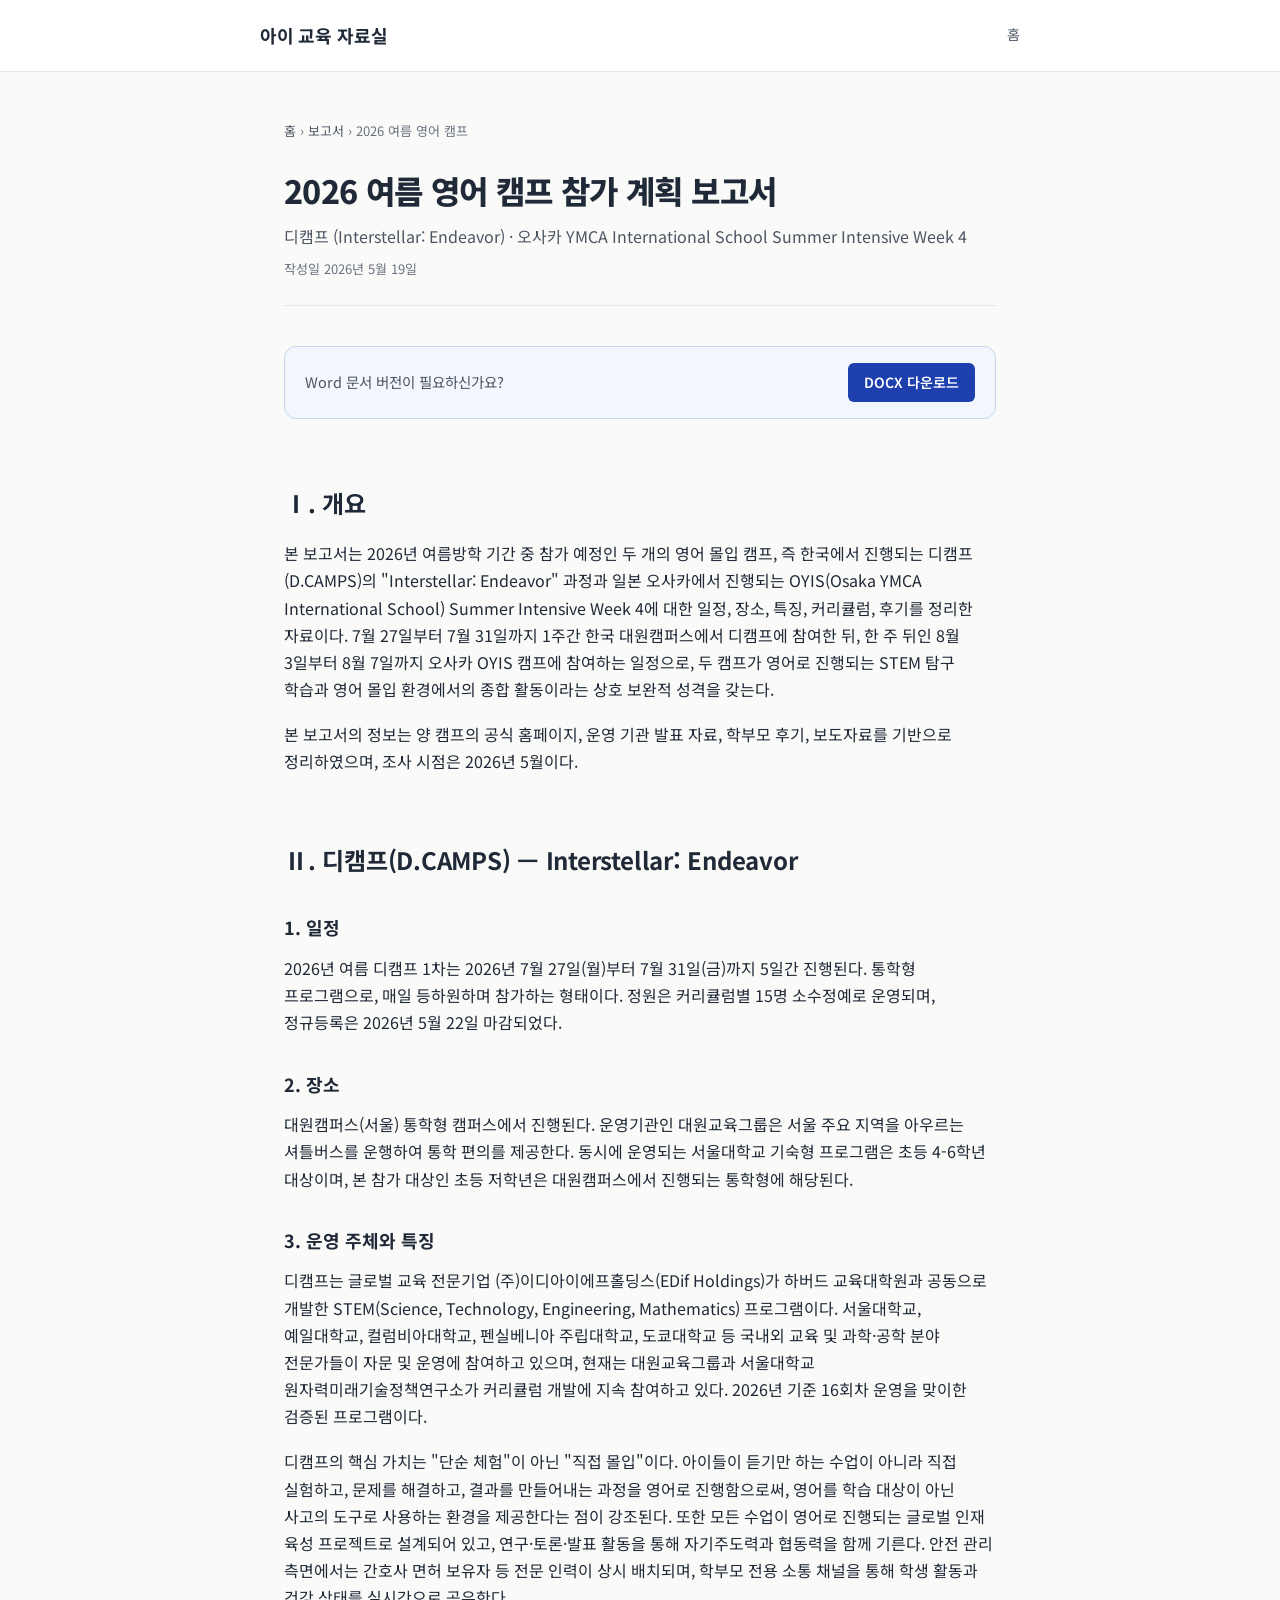
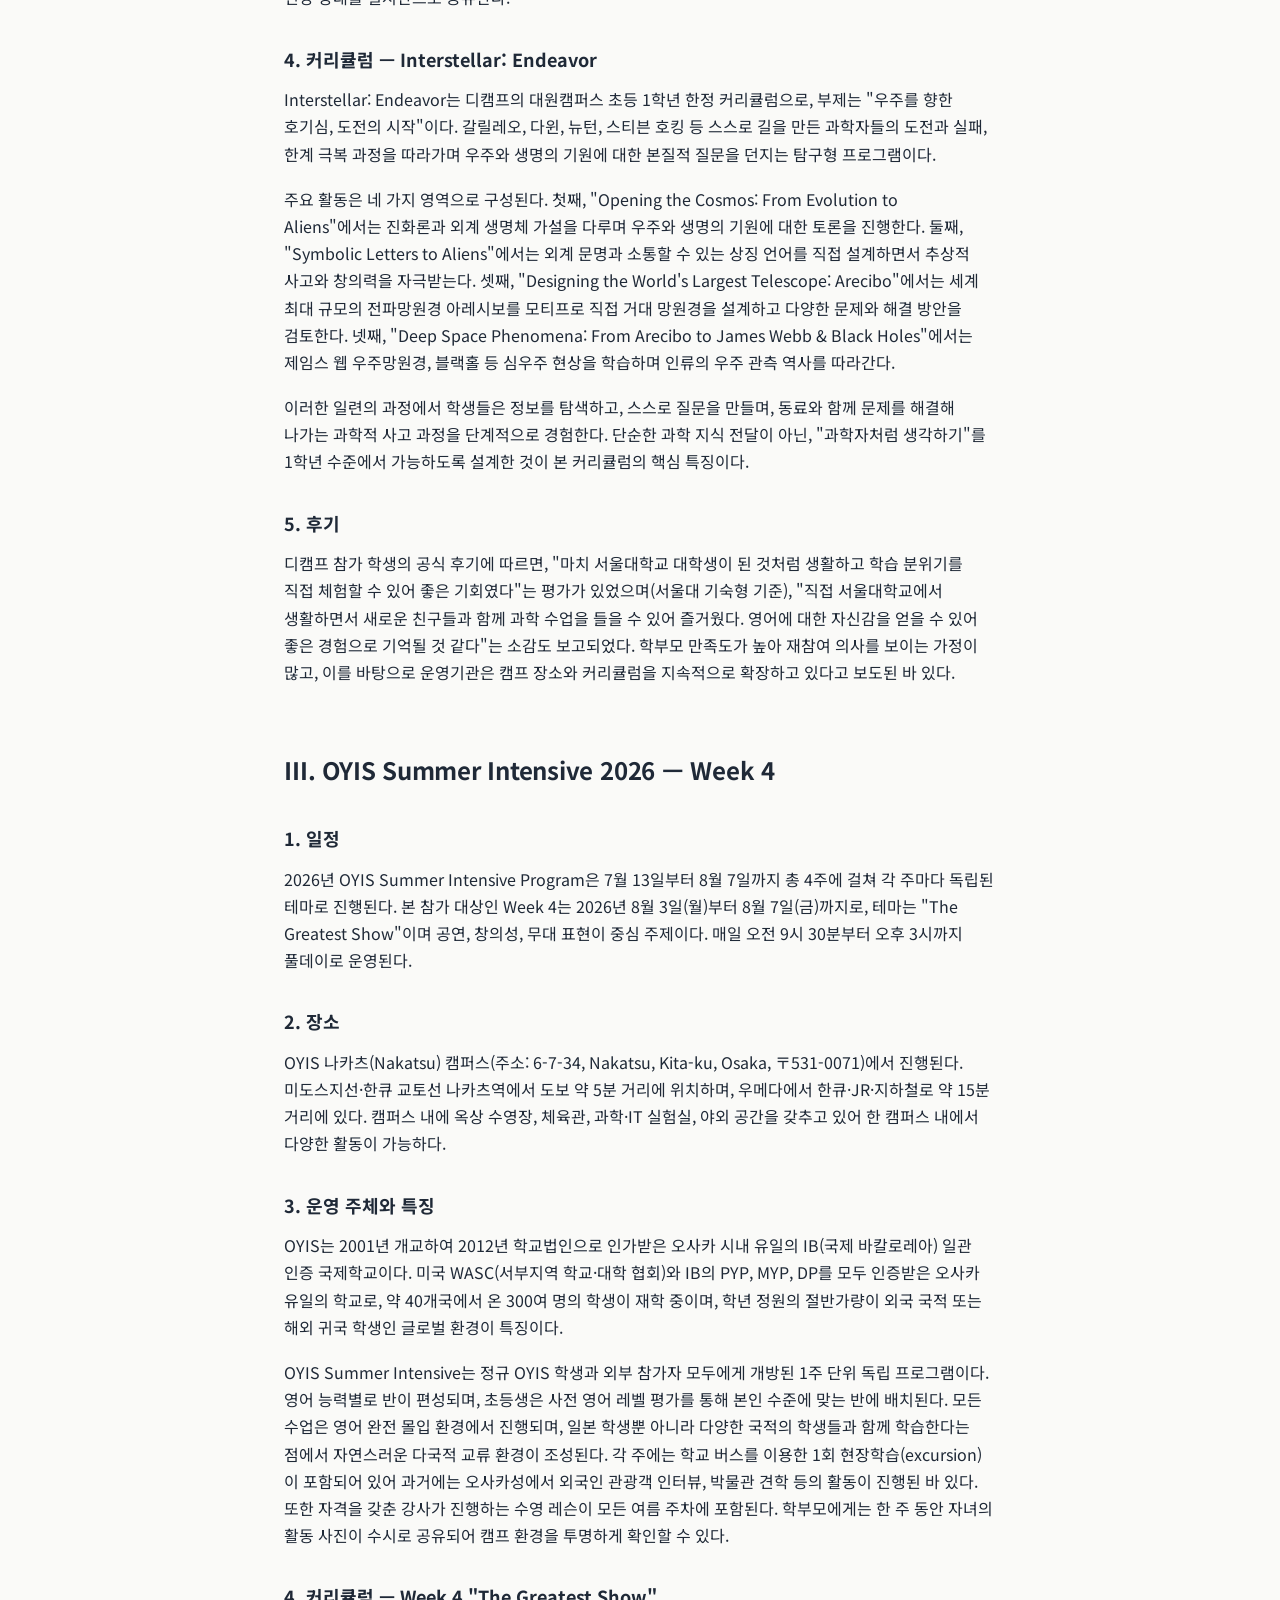
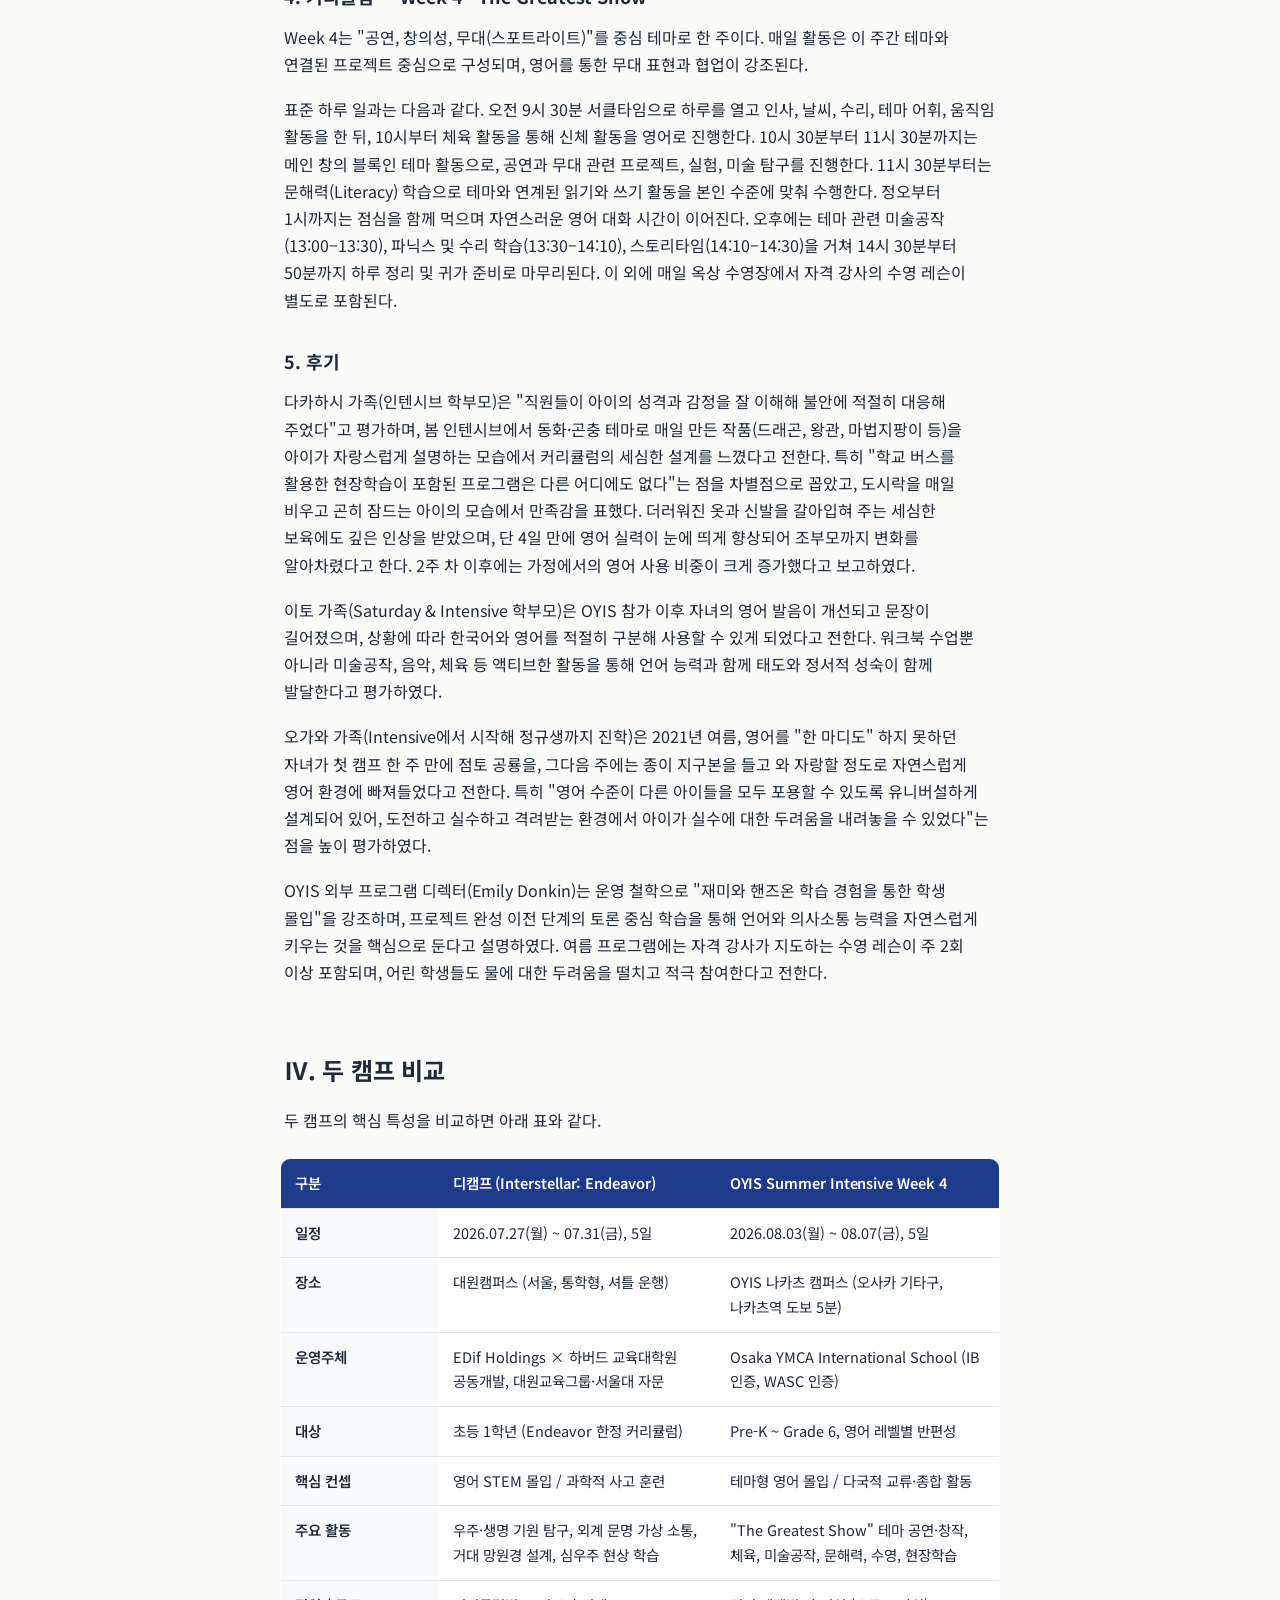
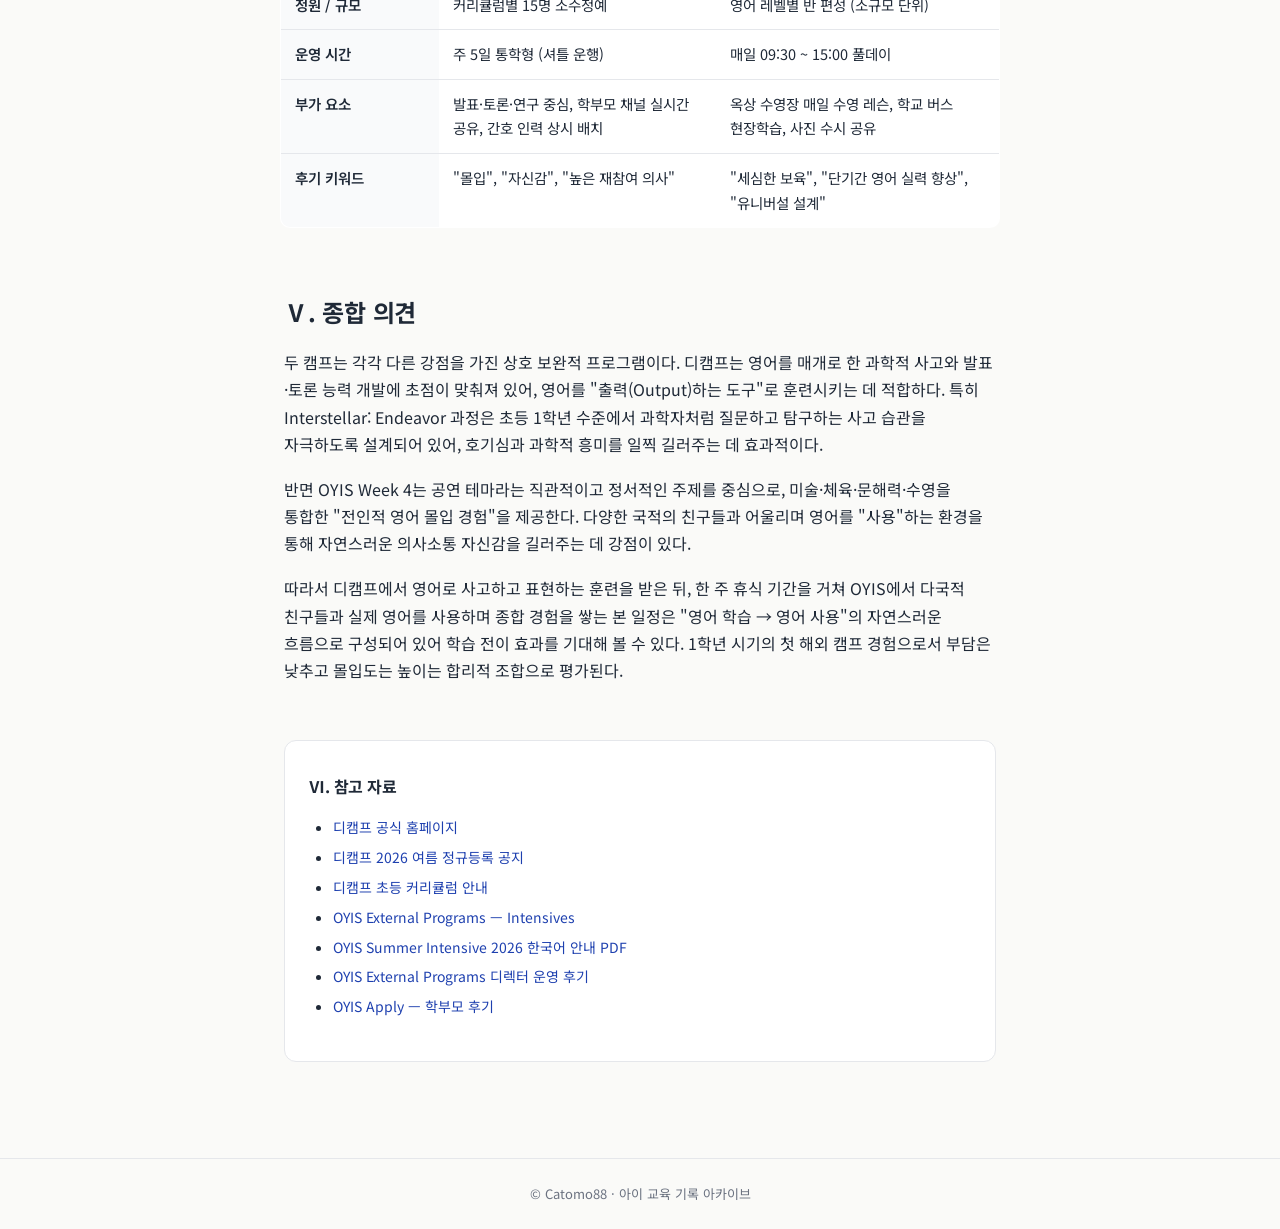
==== reports/2026-summer-camp/index.html @ 7f16d33f "Initial site: 메인 페이지 + 2026 여름 영어 캠프 보고서" ====
<!DOCTYPE html>
<html lang="ko">
<head>
  <meta charset="UTF-8">
  <meta name="viewport" content="width=device-width, initial-scale=1.0">
  <title>2026 여름 영어 캠프 참가 계획 보고서 · 아이 교육 자료실</title>
  <meta name="description" content="디캠프 Interstellar: Endeavor와 OYIS Summer Intensive Week 4 비교 정리 보고서.">
  <link rel="preconnect" href="https://fonts.googleapis.com">
  <link rel="preconnect" href="https://fonts.gstatic.com" crossorigin>
  <link href="https://fonts.googleapis.com/css2?family=Noto+Sans+KR:wght@400;500;600;700;800&display=swap" rel="stylesheet">
  <link rel="stylesheet" href="../../assets/style.css">
</head>
<body>

<header class="site-header">
  <div class="site-header-inner">
    <h1 class="site-title"><a href="../../">아이 교육 자료실</a></h1>
    <nav class="site-nav">
      <a href="../../">홈</a>
    </nav>
  </div>
</header>

<main>
  <nav class="breadcrumb">
    <a href="../../">홈</a> &rsaquo; <a href="../">보고서</a> &rsaquo; 2026 여름 영어 캠프
  </nav>

  <article class="report">
    <h1>2026 여름 영어 캠프 참가 계획 보고서</h1>
    <p class="subtitle">디캠프 (Interstellar: Endeavor) · 오사카 YMCA International School Summer Intensive Week 4</p>
    <p class="meta">작성일 2026년 5월 19일</p>

    <div class="download-box">
      <span class="label">Word 문서 버전이 필요하신가요?</span>
      <a href="./2026_여름_영어캠프_보고서.docx" download>DOCX 다운로드</a>
    </div>

    <h2>Ⅰ. 개요</h2>
    <p>본 보고서는 2026년 여름방학 기간 중 참가 예정인 두 개의 영어 몰입 캠프, 즉 한국에서 진행되는 디캠프(D.CAMPS)의 "Interstellar: Endeavor" 과정과 일본 오사카에서 진행되는 OYIS(Osaka YMCA International School) Summer Intensive Week 4에 대한 일정, 장소, 특징, 커리큘럼, 후기를 정리한 자료이다. 7월 27일부터 7월 31일까지 1주간 한국 대원캠퍼스에서 디캠프에 참여한 뒤, 한 주 뒤인 8월 3일부터 8월 7일까지 오사카 OYIS 캠프에 참여하는 일정으로, 두 캠프가 영어로 진행되는 STEM 탐구 학습과 영어 몰입 환경에서의 종합 활동이라는 상호 보완적 성격을 갖는다.</p>
    <p>본 보고서의 정보는 양 캠프의 공식 홈페이지, 운영 기관 발표 자료, 학부모 후기, 보도자료를 기반으로 정리하였으며, 조사 시점은 2026년 5월이다.</p>

    <h2>Ⅱ. 디캠프(D.CAMPS) — Interstellar: Endeavor</h2>

    <h3>1. 일정</h3>
    <p>2026년 여름 디캠프 1차는 2026년 7월 27일(월)부터 7월 31일(금)까지 5일간 진행된다. 통학형 프로그램으로, 매일 등하원하며 참가하는 형태이다. 정원은 커리큘럼별 15명 소수정예로 운영되며, 정규등록은 2026년 5월 22일 마감되었다.</p>

    <h3>2. 장소</h3>
    <p>대원캠퍼스(서울) 통학형 캠퍼스에서 진행된다. 운영기관인 대원교육그룹은 서울 주요 지역을 아우르는 셔틀버스를 운행하여 통학 편의를 제공한다. 동시에 운영되는 서울대학교 기숙형 프로그램은 초등 4-6학년 대상이며, 본 참가 대상인 초등 저학년은 대원캠퍼스에서 진행되는 통학형에 해당된다.</p>

    <h3>3. 운영 주체와 특징</h3>
    <p>디캠프는 글로벌 교육 전문기업 (주)이디아이에프홀딩스(EDif Holdings)가 하버드 교육대학원과 공동으로 개발한 STEM(Science, Technology, Engineering, Mathematics) 프로그램이다. 서울대학교, 예일대학교, 컬럼비아대학교, 펜실베니아 주립대학교, 도쿄대학교 등 국내외 교육 및 과학·공학 분야 전문가들이 자문 및 운영에 참여하고 있으며, 현재는 대원교육그룹과 서울대학교 원자력미래기술정책연구소가 커리큘럼 개발에 지속 참여하고 있다. 2026년 기준 16회차 운영을 맞이한 검증된 프로그램이다.</p>
    <p>디캠프의 핵심 가치는 "단순 체험"이 아닌 "직접 몰입"이다. 아이들이 듣기만 하는 수업이 아니라 직접 실험하고, 문제를 해결하고, 결과를 만들어내는 과정을 영어로 진행함으로써, 영어를 학습 대상이 아닌 사고의 도구로 사용하는 환경을 제공한다는 점이 강조된다. 또한 모든 수업이 영어로 진행되는 글로벌 인재 육성 프로젝트로 설계되어 있고, 연구·토론·발표 활동을 통해 자기주도력과 협동력을 함께 기른다. 안전 관리 측면에서는 간호사 면허 보유자 등 전문 인력이 상시 배치되며, 학부모 전용 소통 채널을 통해 학생 활동과 건강 상태를 실시간으로 공유한다.</p>

    <h3>4. 커리큘럼 — Interstellar: Endeavor</h3>
    <p>Interstellar: Endeavor는 디캠프의 대원캠퍼스 초등 1학년 한정 커리큘럼으로, 부제는 "우주를 향한 호기심, 도전의 시작"이다. 갈릴레오, 다윈, 뉴턴, 스티븐 호킹 등 스스로 길을 만든 과학자들의 도전과 실패, 한계 극복 과정을 따라가며 우주와 생명의 기원에 대한 본질적 질문을 던지는 탐구형 프로그램이다.</p>
    <p>주요 활동은 네 가지 영역으로 구성된다. 첫째, "Opening the Cosmos: From Evolution to Aliens"에서는 진화론과 외계 생명체 가설을 다루며 우주와 생명의 기원에 대한 토론을 진행한다. 둘째, "Symbolic Letters to Aliens"에서는 외계 문명과 소통할 수 있는 상징 언어를 직접 설계하면서 추상적 사고와 창의력을 자극받는다. 셋째, "Designing the World's Largest Telescope: Arecibo"에서는 세계 최대 규모의 전파망원경 아레시보를 모티프로 직접 거대 망원경을 설계하고 다양한 문제와 해결 방안을 검토한다. 넷째, "Deep Space Phenomena: From Arecibo to James Webb &amp; Black Holes"에서는 제임스 웹 우주망원경, 블랙홀 등 심우주 현상을 학습하며 인류의 우주 관측 역사를 따라간다.</p>
    <p>이러한 일련의 과정에서 학생들은 정보를 탐색하고, 스스로 질문을 만들며, 동료와 함께 문제를 해결해 나가는 과학적 사고 과정을 단계적으로 경험한다. 단순한 과학 지식 전달이 아닌, "과학자처럼 생각하기"를 1학년 수준에서 가능하도록 설계한 것이 본 커리큘럼의 핵심 특징이다.</p>

    <h3>5. 후기</h3>
    <p>디캠프 참가 학생의 공식 후기에 따르면, "마치 서울대학교 대학생이 된 것처럼 생활하고 학습 분위기를 직접 체험할 수 있어 좋은 기회였다"는 평가가 있었으며(서울대 기숙형 기준), "직접 서울대학교에서 생활하면서 새로운 친구들과 함께 과학 수업을 들을 수 있어 즐거웠다. 영어에 대한 자신감을 얻을 수 있어 좋은 경험으로 기억될 것 같다"는 소감도 보고되었다. 학부모 만족도가 높아 재참여 의사를 보이는 가정이 많고, 이를 바탕으로 운영기관은 캠프 장소와 커리큘럼을 지속적으로 확장하고 있다고 보도된 바 있다.</p>

    <h2>Ⅲ. OYIS Summer Intensive 2026 — Week 4</h2>

    <h3>1. 일정</h3>
    <p>2026년 OYIS Summer Intensive Program은 7월 13일부터 8월 7일까지 총 4주에 걸쳐 각 주마다 독립된 테마로 진행된다. 본 참가 대상인 Week 4는 2026년 8월 3일(월)부터 8월 7일(금)까지로, 테마는 "The Greatest Show"이며 공연, 창의성, 무대 표현이 중심 주제이다. 매일 오전 9시 30분부터 오후 3시까지 풀데이로 운영된다.</p>

    <h3>2. 장소</h3>
    <p>OYIS 나카츠(Nakatsu) 캠퍼스(주소: 6-7-34, Nakatsu, Kita-ku, Osaka, 〒531-0071)에서 진행된다. 미도스지선·한큐 교토선 나카츠역에서 도보 약 5분 거리에 위치하며, 우메다에서 한큐·JR·지하철로 약 15분 거리에 있다. 캠퍼스 내에 옥상 수영장, 체육관, 과학·IT 실험실, 야외 공간을 갖추고 있어 한 캠퍼스 내에서 다양한 활동이 가능하다.</p>

    <h3>3. 운영 주체와 특징</h3>
    <p>OYIS는 2001년 개교하여 2012년 학교법인으로 인가받은 오사카 시내 유일의 IB(국제 바칼로레아) 일관 인증 국제학교이다. 미국 WASC(서부지역 학교·대학 협회)와 IB의 PYP, MYP, DP를 모두 인증받은 오사카 유일의 학교로, 약 40개국에서 온 300여 명의 학생이 재학 중이며, 학년 정원의 절반가량이 외국 국적 또는 해외 귀국 학생인 글로벌 환경이 특징이다.</p>
    <p>OYIS Summer Intensive는 정규 OYIS 학생과 외부 참가자 모두에게 개방된 1주 단위 독립 프로그램이다. 영어 능력별로 반이 편성되며, 초등생은 사전 영어 레벨 평가를 통해 본인 수준에 맞는 반에 배치된다. 모든 수업은 영어 완전 몰입 환경에서 진행되며, 일본 학생뿐 아니라 다양한 국적의 학생들과 함께 학습한다는 점에서 자연스러운 다국적 교류 환경이 조성된다. 각 주에는 학교 버스를 이용한 1회 현장학습(excursion)이 포함되어 있어 과거에는 오사카성에서 외국인 관광객 인터뷰, 박물관 견학 등의 활동이 진행된 바 있다. 또한 자격을 갖춘 강사가 진행하는 수영 레슨이 모든 여름 주차에 포함된다. 학부모에게는 한 주 동안 자녀의 활동 사진이 수시로 공유되어 캠프 환경을 투명하게 확인할 수 있다.</p>

    <h3>4. 커리큘럼 — Week 4 "The Greatest Show"</h3>
    <p>Week 4는 "공연, 창의성, 무대(스포트라이트)"를 중심 테마로 한 주이다. 매일 활동은 이 주간 테마와 연결된 프로젝트 중심으로 구성되며, 영어를 통한 무대 표현과 협업이 강조된다.</p>
    <p>표준 하루 일과는 다음과 같다. 오전 9시 30분 서클타임으로 하루를 열고 인사, 날씨, 수리, 테마 어휘, 움직임 활동을 한 뒤, 10시부터 체육 활동을 통해 신체 활동을 영어로 진행한다. 10시 30분부터 11시 30분까지는 메인 창의 블록인 테마 활동으로, 공연과 무대 관련 프로젝트, 실험, 미술 탐구를 진행한다. 11시 30분부터는 문해력(Literacy) 학습으로 테마와 연계된 읽기와 쓰기 활동을 본인 수준에 맞춰 수행한다. 정오부터 1시까지는 점심을 함께 먹으며 자연스러운 영어 대화 시간이 이어진다. 오후에는 테마 관련 미술공작(13:00–13:30), 파닉스 및 수리 학습(13:30–14:10), 스토리타임(14:10–14:30)을 거쳐 14시 30분부터 50분까지 하루 정리 및 귀가 준비로 마무리된다. 이 외에 매일 옥상 수영장에서 자격 강사의 수영 레슨이 별도로 포함된다.</p>

    <h3>5. 후기</h3>
    <p>다카하시 가족(인텐시브 학부모)은 "직원들이 아이의 성격과 감정을 잘 이해해 불안에 적절히 대응해 주었다"고 평가하며, 봄 인텐시브에서 동화·곤충 테마로 매일 만든 작품(드래곤, 왕관, 마법지팡이 등)을 아이가 자랑스럽게 설명하는 모습에서 커리큘럼의 세심한 설계를 느꼈다고 전한다. 특히 "학교 버스를 활용한 현장학습이 포함된 프로그램은 다른 어디에도 없다"는 점을 차별점으로 꼽았고, 도시락을 매일 비우고 곤히 잠드는 아이의 모습에서 만족감을 표했다. 더러워진 옷과 신발을 갈아입혀 주는 세심한 보육에도 깊은 인상을 받았으며, 단 4일 만에 영어 실력이 눈에 띄게 향상되어 조부모까지 변화를 알아차렸다고 한다. 2주 차 이후에는 가정에서의 영어 사용 비중이 크게 증가했다고 보고하였다.</p>
    <p>이토 가족(Saturday &amp; Intensive 학부모)은 OYIS 참가 이후 자녀의 영어 발음이 개선되고 문장이 길어졌으며, 상황에 따라 한국어와 영어를 적절히 구분해 사용할 수 있게 되었다고 전한다. 워크북 수업뿐 아니라 미술공작, 음악, 체육 등 액티브한 활동을 통해 언어 능력과 함께 태도와 정서적 성숙이 함께 발달한다고 평가하였다.</p>
    <p>오가와 가족(Intensive에서 시작해 정규생까지 진학)은 2021년 여름, 영어를 "한 마디도" 하지 못하던 자녀가 첫 캠프 한 주 만에 점토 공룡을, 그다음 주에는 종이 지구본을 들고 와 자랑할 정도로 자연스럽게 영어 환경에 빠져들었다고 전한다. 특히 "영어 수준이 다른 아이들을 모두 포용할 수 있도록 유니버설하게 설계되어 있어, 도전하고 실수하고 격려받는 환경에서 아이가 실수에 대한 두려움을 내려놓을 수 있었다"는 점을 높이 평가하였다.</p>
    <p>OYIS 외부 프로그램 디렉터(Emily Donkin)는 운영 철학으로 "재미와 핸즈온 학습 경험을 통한 학생 몰입"을 강조하며, 프로젝트 완성 이전 단계의 토론 중심 학습을 통해 언어와 의사소통 능력을 자연스럽게 키우는 것을 핵심으로 둔다고 설명하였다. 여름 프로그램에는 자격 강사가 지도하는 수영 레슨이 주 2회 이상 포함되며, 어린 학생들도 물에 대한 두려움을 떨치고 적극 참여한다고 전한다.</p>

    <h2>Ⅳ. 두 캠프 비교</h2>
    <p>두 캠프의 핵심 특성을 비교하면 아래 표와 같다.</p>

    <div class="table-wrap">
      <table>
        <thead>
          <tr>
            <th>구분</th>
            <th>디캠프 (Interstellar: Endeavor)</th>
            <th>OYIS Summer Intensive Week 4</th>
          </tr>
        </thead>
        <tbody>
          <tr>
            <td>일정</td>
            <td>2026.07.27(월) ~ 07.31(금), 5일</td>
            <td>2026.08.03(월) ~ 08.07(금), 5일</td>
          </tr>
          <tr>
            <td>장소</td>
            <td>대원캠퍼스 (서울, 통학형, 셔틀 운행)</td>
            <td>OYIS 나카츠 캠퍼스 (오사카 기타구, 나카츠역 도보 5분)</td>
          </tr>
          <tr>
            <td>운영주체</td>
            <td>EDif Holdings × 하버드 교육대학원 공동개발, 대원교육그룹·서울대 자문</td>
            <td>Osaka YMCA International School (IB 인증, WASC 인증)</td>
          </tr>
          <tr>
            <td>대상</td>
            <td>초등 1학년 (Endeavor 한정 커리큘럼)</td>
            <td>Pre-K ~ Grade 6, 영어 레벨별 반편성</td>
          </tr>
          <tr>
            <td>핵심 컨셉</td>
            <td>영어 STEM 몰입 / 과학적 사고 훈련</td>
            <td>테마형 영어 몰입 / 다국적 교류·종합 활동</td>
          </tr>
          <tr>
            <td>주요 활동</td>
            <td>우주·생명 기원 탐구, 외계 문명 가상 소통, 거대 망원경 설계, 심우주 현상 학습</td>
            <td>"The Greatest Show" 테마 공연·창작, 체육, 미술공작, 문해력, 수영, 현장학습</td>
          </tr>
          <tr>
            <td>정원 / 규모</td>
            <td>커리큘럼별 15명 소수정예</td>
            <td>영어 레벨별 반 편성 (소규모 단위)</td>
          </tr>
          <tr>
            <td>운영 시간</td>
            <td>주 5일 통학형 (셔틀 운행)</td>
            <td>매일 09:30 ~ 15:00 풀데이</td>
          </tr>
          <tr>
            <td>부가 요소</td>
            <td>발표·토론·연구 중심, 학부모 채널 실시간 공유, 간호 인력 상시 배치</td>
            <td>옥상 수영장 매일 수영 레슨, 학교 버스 현장학습, 사진 수시 공유</td>
          </tr>
          <tr>
            <td>후기 키워드</td>
            <td>"몰입", "자신감", "높은 재참여 의사"</td>
            <td>"세심한 보육", "단기간 영어 실력 향상", "유니버설 설계"</td>
          </tr>
        </tbody>
      </table>
    </div>

    <h2>Ⅴ. 종합 의견</h2>
    <p>두 캠프는 각각 다른 강점을 가진 상호 보완적 프로그램이다. 디캠프는 영어를 매개로 한 과학적 사고와 발표·토론 능력 개발에 초점이 맞춰져 있어, 영어를 "출력(Output)하는 도구"로 훈련시키는 데 적합하다. 특히 Interstellar: Endeavor 과정은 초등 1학년 수준에서 과학자처럼 질문하고 탐구하는 사고 습관을 자극하도록 설계되어 있어, 호기심과 과학적 흥미를 일찍 길러주는 데 효과적이다.</p>
    <p>반면 OYIS Week 4는 공연 테마라는 직관적이고 정서적인 주제를 중심으로, 미술·체육·문해력·수영을 통합한 "전인적 영어 몰입 경험"을 제공한다. 다양한 국적의 친구들과 어울리며 영어를 "사용"하는 환경을 통해 자연스러운 의사소통 자신감을 길러주는 데 강점이 있다.</p>
    <p>따라서 디캠프에서 영어로 사고하고 표현하는 훈련을 받은 뒤, 한 주 휴식 기간을 거쳐 OYIS에서 다국적 친구들과 실제 영어를 사용하며 종합 경험을 쌓는 본 일정은 "영어 학습 → 영어 사용"의 자연스러운 흐름으로 구성되어 있어 학습 전이 효과를 기대해 볼 수 있다. 1학년 시기의 첫 해외 캠프 경험으로서 부담은 낮추고 몰입도는 높이는 합리적 조합으로 평가된다.</p>

    <section class="sources">
      <h2>Ⅵ. 참고 자료</h2>
      <ul>
        <li><a href="https://www.dcampskorea.com" target="_blank" rel="noopener">디캠프 공식 홈페이지</a></li>
        <li><a href="https://www.dcampskorea.com/post/summer-2026-2nd-early-dcamp" target="_blank" rel="noopener">디캠프 2026 여름 정규등록 공지</a></li>
        <li><a href="https://www.dcampskorea.com/curriculum-dcampsenglishstem" target="_blank" rel="noopener">디캠프 초등 커리큘럼 안내</a></li>
        <li><a href="https://external.oyis.org/intensives/" target="_blank" rel="noopener">OYIS External Programs — Intensives</a></li>
        <li><a href="https://external.oyis.org/wp-content/uploads/sites/3/2026/05/Summer-Intensive-2026-Korean-version.pdf" target="_blank" rel="noopener">OYIS Summer Intensive 2026 한국어 안내 PDF</a></li>
        <li><a href="https://oyis.org/blog/ymca/awesome-summer-external-programs/" target="_blank" rel="noopener">OYIS External Programs 디렉터 운영 후기</a></li>
        <li><a href="https://external.oyis.org/apply/" target="_blank" rel="noopener">OYIS Apply — 학부모 후기</a></li>
      </ul>
    </section>

  </article>
</main>

<footer class="site-footer">
  © Catomo88 · 아이 교육 기록 아카이브
</footer>

</body>
</html>
---- assets/style.css ----
:root {
  --bg: #fafaf8;
  --surface: #ffffff;
  --text: #1f2937;
  --text-soft: #4b5563;
  --text-muted: #6b7280;
  --accent: #1e40af;
  --accent-soft: #dbeafe;
  --border: #e5e7eb;
  --shadow: 0 1px 3px rgba(0,0,0,0.04), 0 1px 2px rgba(0,0,0,0.06);
  --shadow-hover: 0 10px 20px rgba(0,0,0,0.06), 0 3px 6px rgba(0,0,0,0.04);
  --radius: 12px;
  --max-width: 760px;
}

* { box-sizing: border-box; }

html { -webkit-text-size-adjust: 100%; }

body {
  margin: 0;
  font-family: 'Noto Sans KR', -apple-system, BlinkMacSystemFont, 'Apple SD Gothic Neo', '맑은 고딕', 'Malgun Gothic', sans-serif;
  background: var(--bg);
  color: var(--text);
  line-height: 1.7;
  font-size: 16px;
  word-break: keep-all;
  -webkit-font-smoothing: antialiased;
  -moz-osx-font-smoothing: grayscale;
}

a { color: var(--accent); text-decoration: none; }
a:hover { text-decoration: underline; }

/* ====== Layout ====== */
.site-header {
  background: var(--surface);
  border-bottom: 1px solid var(--border);
  padding: 20px 24px;
}
.site-header-inner {
  max-width: var(--max-width);
  margin: 0 auto;
  display: flex;
  justify-content: space-between;
  align-items: center;
  gap: 12px;
}
.site-title {
  font-size: 18px;
  font-weight: 700;
  margin: 0;
  letter-spacing: -0.01em;
}
.site-title a { color: var(--text); }
.site-title a:hover { text-decoration: none; color: var(--accent); }
.site-nav { font-size: 14px; color: var(--text-muted); }
.site-nav a { color: var(--text-soft); margin-left: 18px; }

main {
  max-width: var(--max-width);
  margin: 0 auto;
  padding: 48px 24px 96px;
}

.site-footer {
  border-top: 1px solid var(--border);
  padding: 24px;
  text-align: center;
  font-size: 13px;
  color: var(--text-muted);
}

/* ====== Index Page ====== */
.hero { margin-bottom: 56px; }
.hero h1 {
  font-size: 36px;
  font-weight: 800;
  letter-spacing: -0.02em;
  margin: 0 0 12px;
  color: var(--text);
}
.hero p {
  font-size: 17px;
  color: var(--text-soft);
  margin: 0;
}

.section-label {
  font-size: 12px;
  font-weight: 700;
  letter-spacing: 0.12em;
  text-transform: uppercase;
  color: var(--text-muted);
  margin: 0 0 16px;
}

.card-list { display: grid; gap: 16px; }

.card {
  display: block;
  background: var(--surface);
  border: 1px solid var(--border);
  border-radius: var(--radius);
  padding: 24px 28px;
  box-shadow: var(--shadow);
  transition: transform 0.18s ease, box-shadow 0.18s ease, border-color 0.18s ease;
  color: var(--text);
}
.card:hover {
  transform: translateY(-2px);
  box-shadow: var(--shadow-hover);
  border-color: #cbd5e1;
  text-decoration: none;
}
.card-meta {
  display: flex;
  gap: 10px;
  font-size: 12px;
  color: var(--text-muted);
  margin-bottom: 8px;
  letter-spacing: 0.02em;
}
.card-meta .tag {
  background: var(--accent-soft);
  color: var(--accent);
  padding: 2px 10px;
  border-radius: 999px;
  font-weight: 600;
}
.card-title {
  font-size: 19px;
  font-weight: 700;
  margin: 0 0 6px;
  color: var(--text);
  letter-spacing: -0.01em;
}
.card-desc {
  font-size: 14.5px;
  color: var(--text-soft);
  margin: 0;
}

.empty-card {
  border: 1px dashed var(--border);
  border-radius: var(--radius);
  padding: 24px 28px;
  color: var(--text-muted);
  text-align: center;
  background: transparent;
}

/* ====== Report Page ====== */
.breadcrumb {
  font-size: 13px;
  color: var(--text-muted);
  margin-bottom: 28px;
}
.breadcrumb a { color: var(--text-soft); }

article.report h1 {
  font-size: 32px;
  font-weight: 800;
  letter-spacing: -0.02em;
  margin: 0 0 12px;
  line-height: 1.3;
}
article.report .subtitle {
  font-size: 16px;
  color: var(--text-soft);
  margin: 0 0 8px;
}
article.report .meta {
  font-size: 13px;
  color: var(--text-muted);
  margin: 0 0 40px;
  padding-bottom: 24px;
  border-bottom: 1px solid var(--border);
}

article.report h2 {
  font-size: 24px;
  font-weight: 700;
  letter-spacing: -0.01em;
  margin: 56px 0 16px;
  padding-top: 8px;
  color: var(--text);
}
article.report h3 {
  font-size: 18px;
  font-weight: 700;
  margin: 32px 0 12px;
  color: var(--text);
}
article.report p {
  font-size: 16px;
  margin: 0 0 18px;
  color: var(--text);
}
article.report blockquote {
  border-left: 3px solid var(--accent);
  background: #f3f6fc;
  margin: 24px 0;
  padding: 16px 20px;
  border-radius: 0 8px 8px 0;
  color: var(--text-soft);
  font-size: 15px;
}
article.report ul, article.report ol {
  padding-left: 24px;
  margin: 0 0 18px;
}
article.report li { margin-bottom: 6px; }

/* Table */
.table-wrap { overflow-x: auto; margin: 24px -4px; }
table {
  width: 100%;
  border-collapse: collapse;
  background: var(--surface);
  border: 1px solid var(--border);
  border-radius: 10px;
  overflow: hidden;
  font-size: 14.5px;
}
th, td {
  text-align: left;
  padding: 12px 14px;
  border-bottom: 1px solid var(--border);
  vertical-align: top;
}
th {
  background: #1e3a8a;
  color: #fff;
  font-weight: 600;
  letter-spacing: -0.005em;
}
tr:last-child td { border-bottom: none; }
tr td:first-child {
  background: #f9fafb;
  font-weight: 600;
  width: 22%;
  white-space: nowrap;
}

/* Source list */
.sources {
  margin-top: 56px;
  padding: 24px;
  background: var(--surface);
  border: 1px solid var(--border);
  border-radius: var(--radius);
  font-size: 14px;
}
.sources h2 { margin-top: 0 !important; font-size: 16px !important; }
.sources ul { padding-left: 20px; margin: 0; }
.sources li { margin-bottom: 6px; }
.sources a { word-break: break-all; }

/* Download box */
.download-box {
  display: flex;
  align-items: center;
  justify-content: space-between;
  gap: 16px;
  margin: 32px 0;
  padding: 16px 20px;
  background: #f3f6fc;
  border: 1px solid #c7d4ec;
  border-radius: var(--radius);
  font-size: 14.5px;
}
.download-box .label { color: var(--text-soft); }
.download-box a {
  background: var(--accent);
  color: #fff;
  padding: 8px 16px;
  border-radius: 6px;
  font-size: 14px;
  font-weight: 600;
  white-space: nowrap;
}
.download-box a:hover { background: #1e3a8a; text-decoration: none; }

/* ====== Responsive ====== */
@media (max-width: 640px) {
  main { padding: 32px 20px 64px; }
  .hero h1 { font-size: 28px; }
  article.report h1 { font-size: 26px; }
  article.report h2 { font-size: 21px; margin: 40px 0 12px; }
  tr td:first-child { width: 30%; }
  .download-box { flex-direction: column; align-items: stretch; }
  .download-box a { text-align: center; }
}
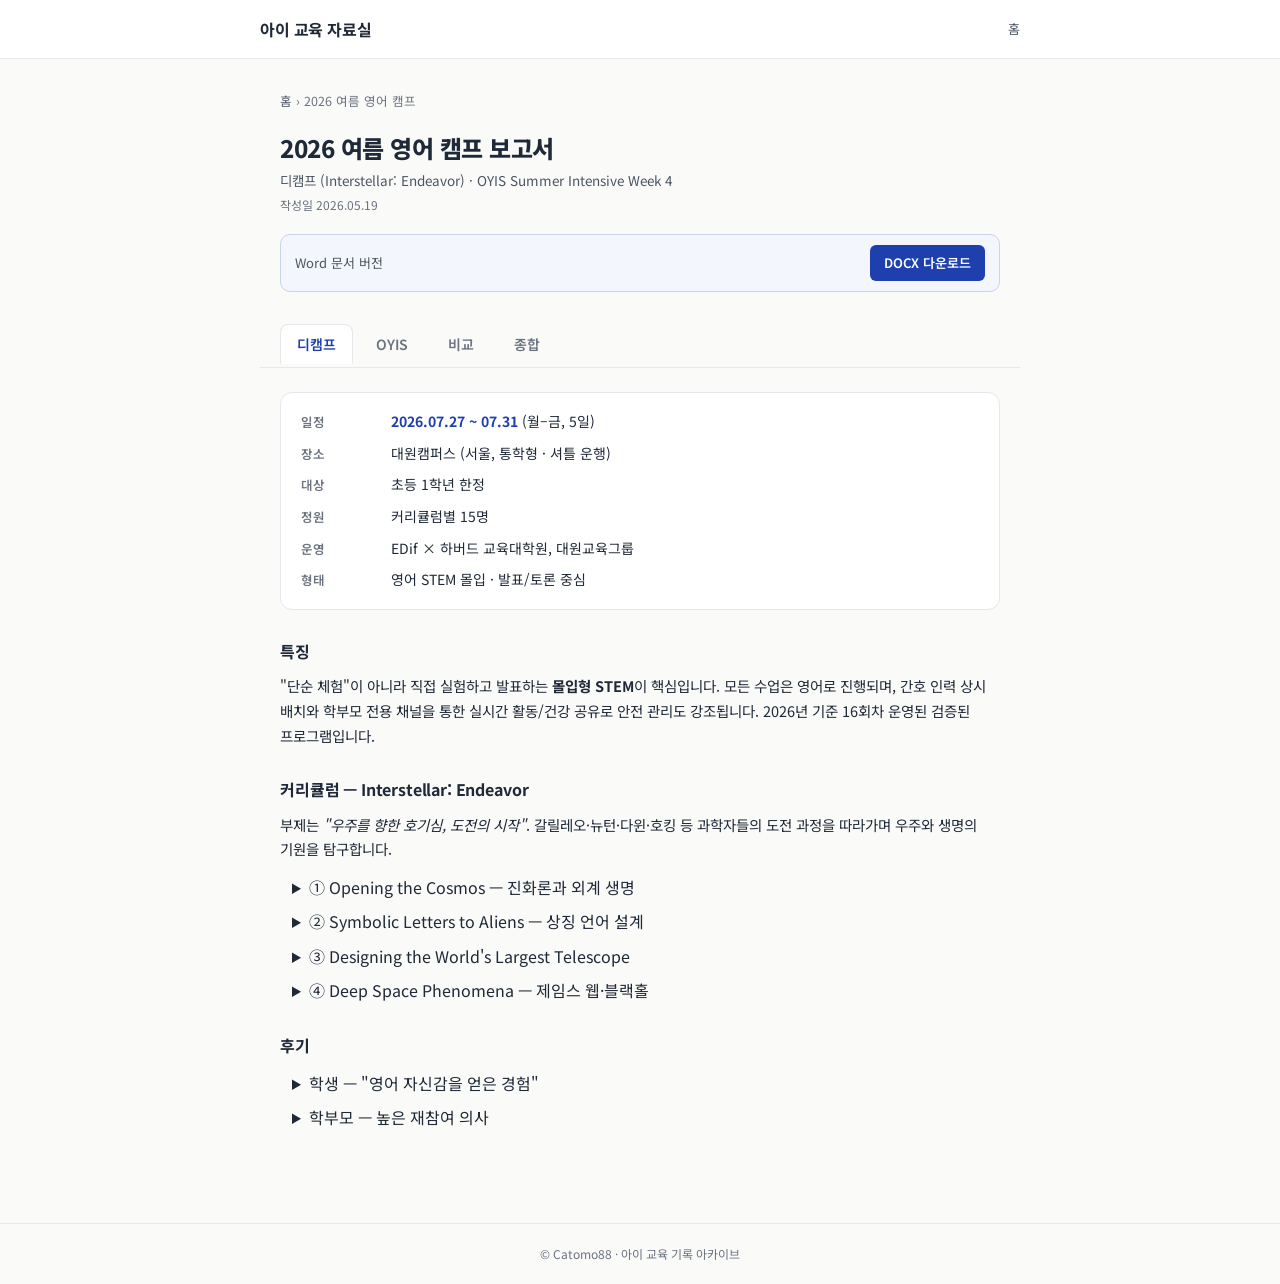
==== commit 4c61ce55: "탭/아코디언 구조로 보고서 리팩토링, 모바일 최적화" ====
--- a/reports/2026-summer-camp/index.html
+++ b/reports/2026-summer-camp/index.html
@@ -3,8 +3,8 @@
 <head>
   <meta charset="UTF-8">
   <meta name="viewport" content="width=device-width, initial-scale=1.0">
-  <title>2026 여름 영어 캠프 참가 계획 보고서 · 아이 교육 자료실</title>
-  <meta name="description" content="디캠프 Interstellar: Endeavor와 OYIS Summer Intensive Week 4 비교 정리 보고서.">
+  <title>2026 여름 영어 캠프 보고서</title>
+  <meta name="description" content="디캠프 Interstellar: Endeavor와 OYIS Summer Intensive Week 4 비교 정리.">
   <link rel="preconnect" href="https://fonts.googleapis.com">
   <link rel="preconnect" href="https://fonts.gstatic.com" crossorigin>
   <link href="https://fonts.googleapis.com/css2?family=Noto+Sans+KR:wght@400;500;600;700;800&display=swap" rel="stylesheet">
@@ -15,156 +15,232 @@
 <header class="site-header">
   <div class="site-header-inner">
     <h1 class="site-title"><a href="../../">아이 교육 자료실</a></h1>
-    <nav class="site-nav">
-      <a href="../../">홈</a>
-    </nav>
+    <nav class="site-nav"><a href="../../">홈</a></nav>
   </div>
 </header>
 
 <main>
   <nav class="breadcrumb">
-    <a href="../../">홈</a> &rsaquo; <a href="../">보고서</a> &rsaquo; 2026 여름 영어 캠프
+    <a href="../../">홈</a> &rsaquo; 2026 여름 영어 캠프
   </nav>
 
   <article class="report">
-    <h1>2026 여름 영어 캠프 참가 계획 보고서</h1>
-    <p class="subtitle">디캠프 (Interstellar: Endeavor) · 오사카 YMCA International School Summer Intensive Week 4</p>
-    <p class="meta">작성일 2026년 5월 19일</p>
+    <header>
+      <h1>2026 여름 영어 캠프 보고서</h1>
+      <p class="subtitle">디캠프 (Interstellar: Endeavor) · OYIS Summer Intensive Week 4</p>
+      <p class="meta">작성일 2026.05.19</p>
+    </header>
 
     <div class="download-box">
-      <span class="label">Word 문서 버전이 필요하신가요?</span>
+      <span class="label">Word 문서 버전</span>
       <a href="./2026_여름_영어캠프_보고서.docx" download>DOCX 다운로드</a>
     </div>
 
-    <h2>Ⅰ. 개요</h2>
-    <p>본 보고서는 2026년 여름방학 기간 중 참가 예정인 두 개의 영어 몰입 캠프, 즉 한국에서 진행되는 디캠프(D.CAMPS)의 "Interstellar: Endeavor" 과정과 일본 오사카에서 진행되는 OYIS(Osaka YMCA International School) Summer Intensive Week 4에 대한 일정, 장소, 특징, 커리큘럼, 후기를 정리한 자료이다. 7월 27일부터 7월 31일까지 1주간 한국 대원캠퍼스에서 디캠프에 참여한 뒤, 한 주 뒤인 8월 3일부터 8월 7일까지 오사카 OYIS 캠프에 참여하는 일정으로, 두 캠프가 영어로 진행되는 STEM 탐구 학습과 영어 몰입 환경에서의 종합 활동이라는 상호 보완적 성격을 갖는다.</p>
-    <p>본 보고서의 정보는 양 캠프의 공식 홈페이지, 운영 기관 발표 자료, 학부모 후기, 보도자료를 기반으로 정리하였으며, 조사 시점은 2026년 5월이다.</p>
-
-    <h2>Ⅱ. 디캠프(D.CAMPS) — Interstellar: Endeavor</h2>
-
-    <h3>1. 일정</h3>
-    <p>2026년 여름 디캠프 1차는 2026년 7월 27일(월)부터 7월 31일(금)까지 5일간 진행된다. 통학형 프로그램으로, 매일 등하원하며 참가하는 형태이다. 정원은 커리큘럼별 15명 소수정예로 운영되며, 정규등록은 2026년 5월 22일 마감되었다.</p>
-
-    <h3>2. 장소</h3>
-    <p>대원캠퍼스(서울) 통학형 캠퍼스에서 진행된다. 운영기관인 대원교육그룹은 서울 주요 지역을 아우르는 셔틀버스를 운행하여 통학 편의를 제공한다. 동시에 운영되는 서울대학교 기숙형 프로그램은 초등 4-6학년 대상이며, 본 참가 대상인 초등 저학년은 대원캠퍼스에서 진행되는 통학형에 해당된다.</p>
-
-    <h3>3. 운영 주체와 특징</h3>
-    <p>디캠프는 글로벌 교육 전문기업 (주)이디아이에프홀딩스(EDif Holdings)가 하버드 교육대학원과 공동으로 개발한 STEM(Science, Technology, Engineering, Mathematics) 프로그램이다. 서울대학교, 예일대학교, 컬럼비아대학교, 펜실베니아 주립대학교, 도쿄대학교 등 국내외 교육 및 과학·공학 분야 전문가들이 자문 및 운영에 참여하고 있으며, 현재는 대원교육그룹과 서울대학교 원자력미래기술정책연구소가 커리큘럼 개발에 지속 참여하고 있다. 2026년 기준 16회차 운영을 맞이한 검증된 프로그램이다.</p>
-    <p>디캠프의 핵심 가치는 "단순 체험"이 아닌 "직접 몰입"이다. 아이들이 듣기만 하는 수업이 아니라 직접 실험하고, 문제를 해결하고, 결과를 만들어내는 과정을 영어로 진행함으로써, 영어를 학습 대상이 아닌 사고의 도구로 사용하는 환경을 제공한다는 점이 강조된다. 또한 모든 수업이 영어로 진행되는 글로벌 인재 육성 프로젝트로 설계되어 있고, 연구·토론·발표 활동을 통해 자기주도력과 협동력을 함께 기른다. 안전 관리 측면에서는 간호사 면허 보유자 등 전문 인력이 상시 배치되며, 학부모 전용 소통 채널을 통해 학생 활동과 건강 상태를 실시간으로 공유한다.</p>
-
-    <h3>4. 커리큘럼 — Interstellar: Endeavor</h3>
-    <p>Interstellar: Endeavor는 디캠프의 대원캠퍼스 초등 1학년 한정 커리큘럼으로, 부제는 "우주를 향한 호기심, 도전의 시작"이다. 갈릴레오, 다윈, 뉴턴, 스티븐 호킹 등 스스로 길을 만든 과학자들의 도전과 실패, 한계 극복 과정을 따라가며 우주와 생명의 기원에 대한 본질적 질문을 던지는 탐구형 프로그램이다.</p>
-    <p>주요 활동은 네 가지 영역으로 구성된다. 첫째, "Opening the Cosmos: From Evolution to Aliens"에서는 진화론과 외계 생명체 가설을 다루며 우주와 생명의 기원에 대한 토론을 진행한다. 둘째, "Symbolic Letters to Aliens"에서는 외계 문명과 소통할 수 있는 상징 언어를 직접 설계하면서 추상적 사고와 창의력을 자극받는다. 셋째, "Designing the World's Largest Telescope: Arecibo"에서는 세계 최대 규모의 전파망원경 아레시보를 모티프로 직접 거대 망원경을 설계하고 다양한 문제와 해결 방안을 검토한다. 넷째, "Deep Space Phenomena: From Arecibo to James Webb &amp; Black Holes"에서는 제임스 웹 우주망원경, 블랙홀 등 심우주 현상을 학습하며 인류의 우주 관측 역사를 따라간다.</p>
-    <p>이러한 일련의 과정에서 학생들은 정보를 탐색하고, 스스로 질문을 만들며, 동료와 함께 문제를 해결해 나가는 과학적 사고 과정을 단계적으로 경험한다. 단순한 과학 지식 전달이 아닌, "과학자처럼 생각하기"를 1학년 수준에서 가능하도록 설계한 것이 본 커리큘럼의 핵심 특징이다.</p>
-
-    <h3>5. 후기</h3>
-    <p>디캠프 참가 학생의 공식 후기에 따르면, "마치 서울대학교 대학생이 된 것처럼 생활하고 학습 분위기를 직접 체험할 수 있어 좋은 기회였다"는 평가가 있었으며(서울대 기숙형 기준), "직접 서울대학교에서 생활하면서 새로운 친구들과 함께 과학 수업을 들을 수 있어 즐거웠다. 영어에 대한 자신감을 얻을 수 있어 좋은 경험으로 기억될 것 같다"는 소감도 보고되었다. 학부모 만족도가 높아 재참여 의사를 보이는 가정이 많고, 이를 바탕으로 운영기관은 캠프 장소와 커리큘럼을 지속적으로 확장하고 있다고 보도된 바 있다.</p>
-
-    <h2>Ⅲ. OYIS Summer Intensive 2026 — Week 4</h2>
-
-    <h3>1. 일정</h3>
-    <p>2026년 OYIS Summer Intensive Program은 7월 13일부터 8월 7일까지 총 4주에 걸쳐 각 주마다 독립된 테마로 진행된다. 본 참가 대상인 Week 4는 2026년 8월 3일(월)부터 8월 7일(금)까지로, 테마는 "The Greatest Show"이며 공연, 창의성, 무대 표현이 중심 주제이다. 매일 오전 9시 30분부터 오후 3시까지 풀데이로 운영된다.</p>
-
-    <h3>2. 장소</h3>
-    <p>OYIS 나카츠(Nakatsu) 캠퍼스(주소: 6-7-34, Nakatsu, Kita-ku, Osaka, 〒531-0071)에서 진행된다. 미도스지선·한큐 교토선 나카츠역에서 도보 약 5분 거리에 위치하며, 우메다에서 한큐·JR·지하철로 약 15분 거리에 있다. 캠퍼스 내에 옥상 수영장, 체육관, 과학·IT 실험실, 야외 공간을 갖추고 있어 한 캠퍼스 내에서 다양한 활동이 가능하다.</p>
-
-    <h3>3. 운영 주체와 특징</h3>
-    <p>OYIS는 2001년 개교하여 2012년 학교법인으로 인가받은 오사카 시내 유일의 IB(국제 바칼로레아) 일관 인증 국제학교이다. 미국 WASC(서부지역 학교·대학 협회)와 IB의 PYP, MYP, DP를 모두 인증받은 오사카 유일의 학교로, 약 40개국에서 온 300여 명의 학생이 재학 중이며, 학년 정원의 절반가량이 외국 국적 또는 해외 귀국 학생인 글로벌 환경이 특징이다.</p>
-    <p>OYIS Summer Intensive는 정규 OYIS 학생과 외부 참가자 모두에게 개방된 1주 단위 독립 프로그램이다. 영어 능력별로 반이 편성되며, 초등생은 사전 영어 레벨 평가를 통해 본인 수준에 맞는 반에 배치된다. 모든 수업은 영어 완전 몰입 환경에서 진행되며, 일본 학생뿐 아니라 다양한 국적의 학생들과 함께 학습한다는 점에서 자연스러운 다국적 교류 환경이 조성된다. 각 주에는 학교 버스를 이용한 1회 현장학습(excursion)이 포함되어 있어 과거에는 오사카성에서 외국인 관광객 인터뷰, 박물관 견학 등의 활동이 진행된 바 있다. 또한 자격을 갖춘 강사가 진행하는 수영 레슨이 모든 여름 주차에 포함된다. 학부모에게는 한 주 동안 자녀의 활동 사진이 수시로 공유되어 캠프 환경을 투명하게 확인할 수 있다.</p>
-
-    <h3>4. 커리큘럼 — Week 4 "The Greatest Show"</h3>
-    <p>Week 4는 "공연, 창의성, 무대(스포트라이트)"를 중심 테마로 한 주이다. 매일 활동은 이 주간 테마와 연결된 프로젝트 중심으로 구성되며, 영어를 통한 무대 표현과 협업이 강조된다.</p>
-    <p>표준 하루 일과는 다음과 같다. 오전 9시 30분 서클타임으로 하루를 열고 인사, 날씨, 수리, 테마 어휘, 움직임 활동을 한 뒤, 10시부터 체육 활동을 통해 신체 활동을 영어로 진행한다. 10시 30분부터 11시 30분까지는 메인 창의 블록인 테마 활동으로, 공연과 무대 관련 프로젝트, 실험, 미술 탐구를 진행한다. 11시 30분부터는 문해력(Literacy) 학습으로 테마와 연계된 읽기와 쓰기 활동을 본인 수준에 맞춰 수행한다. 정오부터 1시까지는 점심을 함께 먹으며 자연스러운 영어 대화 시간이 이어진다. 오후에는 테마 관련 미술공작(13:00–13:30), 파닉스 및 수리 학습(13:30–14:10), 스토리타임(14:10–14:30)을 거쳐 14시 30분부터 50분까지 하루 정리 및 귀가 준비로 마무리된다. 이 외에 매일 옥상 수영장에서 자격 강사의 수영 레슨이 별도로 포함된다.</p>
-
-    <h3>5. 후기</h3>
-    <p>다카하시 가족(인텐시브 학부모)은 "직원들이 아이의 성격과 감정을 잘 이해해 불안에 적절히 대응해 주었다"고 평가하며, 봄 인텐시브에서 동화·곤충 테마로 매일 만든 작품(드래곤, 왕관, 마법지팡이 등)을 아이가 자랑스럽게 설명하는 모습에서 커리큘럼의 세심한 설계를 느꼈다고 전한다. 특히 "학교 버스를 활용한 현장학습이 포함된 프로그램은 다른 어디에도 없다"는 점을 차별점으로 꼽았고, 도시락을 매일 비우고 곤히 잠드는 아이의 모습에서 만족감을 표했다. 더러워진 옷과 신발을 갈아입혀 주는 세심한 보육에도 깊은 인상을 받았으며, 단 4일 만에 영어 실력이 눈에 띄게 향상되어 조부모까지 변화를 알아차렸다고 한다. 2주 차 이후에는 가정에서의 영어 사용 비중이 크게 증가했다고 보고하였다.</p>
-    <p>이토 가족(Saturday &amp; Intensive 학부모)은 OYIS 참가 이후 자녀의 영어 발음이 개선되고 문장이 길어졌으며, 상황에 따라 한국어와 영어를 적절히 구분해 사용할 수 있게 되었다고 전한다. 워크북 수업뿐 아니라 미술공작, 음악, 체육 등 액티브한 활동을 통해 언어 능력과 함께 태도와 정서적 성숙이 함께 발달한다고 평가하였다.</p>
-    <p>오가와 가족(Intensive에서 시작해 정규생까지 진학)은 2021년 여름, 영어를 "한 마디도" 하지 못하던 자녀가 첫 캠프 한 주 만에 점토 공룡을, 그다음 주에는 종이 지구본을 들고 와 자랑할 정도로 자연스럽게 영어 환경에 빠져들었다고 전한다. 특히 "영어 수준이 다른 아이들을 모두 포용할 수 있도록 유니버설하게 설계되어 있어, 도전하고 실수하고 격려받는 환경에서 아이가 실수에 대한 두려움을 내려놓을 수 있었다"는 점을 높이 평가하였다.</p>
-    <p>OYIS 외부 프로그램 디렉터(Emily Donkin)는 운영 철학으로 "재미와 핸즈온 학습 경험을 통한 학생 몰입"을 강조하며, 프로젝트 완성 이전 단계의 토론 중심 학습을 통해 언어와 의사소통 능력을 자연스럽게 키우는 것을 핵심으로 둔다고 설명하였다. 여름 프로그램에는 자격 강사가 지도하는 수영 레슨이 주 2회 이상 포함되며, 어린 학생들도 물에 대한 두려움을 떨치고 적극 참여한다고 전한다.</p>
-
-    <h2>Ⅳ. 두 캠프 비교</h2>
-    <p>두 캠프의 핵심 특성을 비교하면 아래 표와 같다.</p>
-
-    <div class="table-wrap">
-      <table>
-        <thead>
-          <tr>
-            <th>구분</th>
-            <th>디캠프 (Interstellar: Endeavor)</th>
-            <th>OYIS Summer Intensive Week 4</th>
-          </tr>
-        </thead>
-        <tbody>
-          <tr>
-            <td>일정</td>
-            <td>2026.07.27(월) ~ 07.31(금), 5일</td>
-            <td>2026.08.03(월) ~ 08.07(금), 5일</td>
-          </tr>
-          <tr>
-            <td>장소</td>
-            <td>대원캠퍼스 (서울, 통학형, 셔틀 운행)</td>
-            <td>OYIS 나카츠 캠퍼스 (오사카 기타구, 나카츠역 도보 5분)</td>
-          </tr>
-          <tr>
-            <td>운영주체</td>
-            <td>EDif Holdings × 하버드 교육대학원 공동개발, 대원교육그룹·서울대 자문</td>
-            <td>Osaka YMCA International School (IB 인증, WASC 인증)</td>
-          </tr>
-          <tr>
-            <td>대상</td>
-            <td>초등 1학년 (Endeavor 한정 커리큘럼)</td>
-            <td>Pre-K ~ Grade 6, 영어 레벨별 반편성</td>
-          </tr>
-          <tr>
-            <td>핵심 컨셉</td>
-            <td>영어 STEM 몰입 / 과학적 사고 훈련</td>
-            <td>테마형 영어 몰입 / 다국적 교류·종합 활동</td>
-          </tr>
-          <tr>
-            <td>주요 활동</td>
-            <td>우주·생명 기원 탐구, 외계 문명 가상 소통, 거대 망원경 설계, 심우주 현상 학습</td>
-            <td>"The Greatest Show" 테마 공연·창작, 체육, 미술공작, 문해력, 수영, 현장학습</td>
-          </tr>
-          <tr>
-            <td>정원 / 규모</td>
-            <td>커리큘럼별 15명 소수정예</td>
-            <td>영어 레벨별 반 편성 (소규모 단위)</td>
-          </tr>
-          <tr>
-            <td>운영 시간</td>
-            <td>주 5일 통학형 (셔틀 운행)</td>
-            <td>매일 09:30 ~ 15:00 풀데이</td>
-          </tr>
-          <tr>
-            <td>부가 요소</td>
-            <td>발표·토론·연구 중심, 학부모 채널 실시간 공유, 간호 인력 상시 배치</td>
-            <td>옥상 수영장 매일 수영 레슨, 학교 버스 현장학습, 사진 수시 공유</td>
-          </tr>
-          <tr>
-            <td>후기 키워드</td>
-            <td>"몰입", "자신감", "높은 재참여 의사"</td>
-            <td>"세심한 보육", "단기간 영어 실력 향상", "유니버설 설계"</td>
-          </tr>
-        </tbody>
-      </table>
+    <!-- Tabs -->
+    <div class="tabs" role="tablist">
+      <button class="tab-button active" data-tab="dcamp" role="tab">디캠프</button>
+      <button class="tab-button" data-tab="oyis" role="tab">OYIS</button>
+      <button class="tab-button" data-tab="compare" role="tab">비교</button>
+      <button class="tab-button" data-tab="summary" role="tab">종합</button>
     </div>
 
-    <h2>Ⅴ. 종합 의견</h2>
-    <p>두 캠프는 각각 다른 강점을 가진 상호 보완적 프로그램이다. 디캠프는 영어를 매개로 한 과학적 사고와 발표·토론 능력 개발에 초점이 맞춰져 있어, 영어를 "출력(Output)하는 도구"로 훈련시키는 데 적합하다. 특히 Interstellar: Endeavor 과정은 초등 1학년 수준에서 과학자처럼 질문하고 탐구하는 사고 습관을 자극하도록 설계되어 있어, 호기심과 과학적 흥미를 일찍 길러주는 데 효과적이다.</p>
-    <p>반면 OYIS Week 4는 공연 테마라는 직관적이고 정서적인 주제를 중심으로, 미술·체육·문해력·수영을 통합한 "전인적 영어 몰입 경험"을 제공한다. 다양한 국적의 친구들과 어울리며 영어를 "사용"하는 환경을 통해 자연스러운 의사소통 자신감을 길러주는 데 강점이 있다.</p>
-    <p>따라서 디캠프에서 영어로 사고하고 표현하는 훈련을 받은 뒤, 한 주 휴식 기간을 거쳐 OYIS에서 다국적 친구들과 실제 영어를 사용하며 종합 경험을 쌓는 본 일정은 "영어 학습 → 영어 사용"의 자연스러운 흐름으로 구성되어 있어 학습 전이 효과를 기대해 볼 수 있다. 1학년 시기의 첫 해외 캠프 경험으로서 부담은 낮추고 몰입도는 높이는 합리적 조합으로 평가된다.</p>
-
-    <section class="sources">
-      <h2>Ⅵ. 참고 자료</h2>
-      <ul>
-        <li><a href="https://www.dcampskorea.com" target="_blank" rel="noopener">디캠프 공식 홈페이지</a></li>
-        <li><a href="https://www.dcampskorea.com/post/summer-2026-2nd-early-dcamp" target="_blank" rel="noopener">디캠프 2026 여름 정규등록 공지</a></li>
-        <li><a href="https://www.dcampskorea.com/curriculum-dcampsenglishstem" target="_blank" rel="noopener">디캠프 초등 커리큘럼 안내</a></li>
-        <li><a href="https://external.oyis.org/intensives/" target="_blank" rel="noopener">OYIS External Programs — Intensives</a></li>
-        <li><a href="https://external.oyis.org/wp-content/uploads/sites/3/2026/05/Summer-Intensive-2026-Korean-version.pdf" target="_blank" rel="noopener">OYIS Summer Intensive 2026 한국어 안내 PDF</a></li>
-        <li><a href="https://oyis.org/blog/ymca/awesome-summer-external-programs/" target="_blank" rel="noopener">OYIS External Programs 디렉터 운영 후기</a></li>
-        <li><a href="https://external.oyis.org/apply/" target="_blank" rel="noopener">OYIS Apply — 학부모 후기</a></li>
-      </ul>
+    <!-- ───── 디캠프 ───── -->
+    <section class="tab-panel active" id="tab-dcamp">
+
+      <div class="info-card">
+        <dl>
+          <dt>일정</dt><dd><strong>2026.07.27 ~ 07.31</strong> (월–금, 5일)</dd>
+          <dt>장소</dt><dd>대원캠퍼스 (서울, 통학형 · 셔틀 운행)</dd>
+          <dt>대상</dt><dd>초등 1학년 한정</dd>
+          <dt>정원</dt><dd>커리큘럼별 15명</dd>
+          <dt>운영</dt><dd>EDif × 하버드 교육대학원, 대원교육그룹</dd>
+          <dt>형태</dt><dd>영어 STEM 몰입 · 발표/토론 중심</dd>
+        </dl>
+      </div>
+
+      <h2>특징</h2>
+      <p>"단순 체험"이 아니라 직접 실험하고 발표하는 <strong>몰입형 STEM</strong>이 핵심입니다. 모든 수업은 영어로 진행되며, 간호 인력 상시 배치와 학부모 전용 채널을 통한 실시간 활동/건강 공유로 안전 관리도 강조됩니다. 2026년 기준 16회차 운영된 검증된 프로그램입니다.</p>
+
+      <h2>커리큘럼 — Interstellar: Endeavor</h2>
+      <p>부제는 <em>"우주를 향한 호기심, 도전의 시작"</em>. 갈릴레오·뉴턴·다윈·호킹 등 과학자들의 도전 과정을 따라가며 우주와 생명의 기원을 탐구합니다.</p>
+
+      <div class="accordion">
+        <details>
+          <summary>① Opening the Cosmos — 진화론과 외계 생명</summary>
+          <div class="body"><p>진화론과 외계 생명체 가설을 다루며 우주와 생명의 기원에 대한 토론을 진행합니다.</p></div>
+        </details>
+        <details>
+          <summary>② Symbolic Letters to Aliens — 상징 언어 설계</summary>
+          <div class="body"><p>외계 문명과 소통할 수 있는 상징 언어를 직접 설계하면서 추상적 사고와 창의력을 자극받습니다.</p></div>
+        </details>
+        <details>
+          <summary>③ Designing the World's Largest Telescope</summary>
+          <div class="body"><p>세계 최대 전파망원경 아레시보(Arecibo)를 모티프로 거대 망원경을 설계하고 다양한 문제와 해결 방안을 검토합니다.</p></div>
+        </details>
+        <details>
+          <summary>④ Deep Space Phenomena — 제임스 웹·블랙홀</summary>
+          <div class="body"><p>제임스 웹 우주망원경, 블랙홀 등 심우주 현상을 학습하며 인류의 우주 관측 역사를 따라갑니다.</p></div>
+        </details>
+      </div>
+
+      <h2>후기</h2>
+      <div class="accordion">
+        <details>
+          <summary>학생 — "영어 자신감을 얻은 경험"</summary>
+          <div class="body">
+            <p>"직접 서울대학교에서 생활하면서 새로운 친구들과 함께 과학 수업을 들을 수 있어 즐거웠다. 영어에 대한 자신감을 얻을 수 있어 좋은 경험으로 기억될 것 같다." (서울대 기숙형 후기)</p>
+            <p>"마치 서울대학교 대학생이 된 것처럼 생활하고 학습 분위기를 직접 체험할 수 있어 좋은 기회였다."</p>
+          </div>
+        </details>
+        <details>
+          <summary>학부모 — 높은 재참여 의사</summary>
+          <div class="body"><p>학부모 만족도가 높아 재참여 의사를 보이는 가정이 많고, 이를 바탕으로 운영기관은 캠프 장소와 커리큘럼을 지속 확장하고 있다고 보도된 바 있습니다.</p></div>
+        </details>
+      </div>
+
+    </section>
+
+    <!-- ───── OYIS ───── -->
+    <section class="tab-panel" id="tab-oyis">
+
+      <div class="info-card">
+        <dl>
+          <dt>일정</dt><dd><strong>2026.08.03 ~ 08.07</strong> (월–금, 09:30–15:00)</dd>
+          <dt>장소</dt><dd>OYIS 나카츠 캠퍼스 (오사카 기타구 · 나카츠역 도보 5분)</dd>
+          <dt>대상</dt><dd>Pre-K ~ Grade 6 (영어 레벨별 반편성)</dd>
+          <dt>테마</dt><dd>Week 4 "The Greatest Show" (공연·창의성·무대)</dd>
+          <dt>운영</dt><dd>Osaka YMCA International School (IB + WASC 인증)</dd>
+          <dt>형태</dt><dd>영어 몰입 · 수영 · 현장학습 포함</dd>
+        </dl>
+      </div>
+
+      <h2>특징</h2>
+      <p>2001년 개교한 <strong>오사카 시내 유일의 IB 일관 인증 국제학교</strong>로, 40개국 300여 명의 학생이 재학 중입니다. 영어 능력별 반편성, 옥상 수영장 매일 수영 레슨, 학교 버스를 이용한 현장학습이 포함되며, 학부모에게 한 주 동안 활동 사진이 수시로 공유됩니다.</p>
+
+      <h2>하루 일과</h2>
+      <div class="timeline">
+        <div class="timeline-item"><span class="timeline-time">09:30</span><span class="timeline-text">서클타임 (인사·날씨·테마 어휘)</span></div>
+        <div class="timeline-item"><span class="timeline-time">10:00</span><span class="timeline-text">체육 (PE)</span></div>
+        <div class="timeline-item"><span class="timeline-time">10:30</span><span class="timeline-text">테마 활동 — 공연·무대 프로젝트</span></div>
+        <div class="timeline-item"><span class="timeline-time">11:30</span><span class="timeline-text">문해력 (Literacy)</span></div>
+        <div class="timeline-item"><span class="timeline-time">12:00</span><span class="timeline-text">점심 (영어로 자연스러운 대화)</span></div>
+        <div class="timeline-item"><span class="timeline-time">13:00</span><span class="timeline-text">미술공작</span></div>
+        <div class="timeline-item"><span class="timeline-time">13:30</span><span class="timeline-text">파닉스 / 수리</span></div>
+        <div class="timeline-item"><span class="timeline-time">14:10</span><span class="timeline-text">스토리타임</span></div>
+        <div class="timeline-item"><span class="timeline-time">14:30</span><span class="timeline-text">하루 정리 · 귀가 준비</span></div>
+      </div>
+      <p style="font-size:13px;color:var(--text-muted);margin-top:8px;">＊ 매일 옥상 풀에서 자격 강사의 수영 레슨 별도 포함.</p>
+
+      <h2>후기</h2>
+      <div class="accordion">
+        <details>
+          <summary>다카하시 가족 — "4일 만에 눈에 띄는 변화"</summary>
+          <div class="body">
+            <p>직원들이 아이의 성격과 감정을 잘 이해해 불안에 적절히 대응해 주었고, 매일 만든 작품(드래곤·왕관·마법지팡이 등)을 아이가 자랑스럽게 설명하는 모습에서 커리큘럼의 세심한 설계를 느꼈다고 합니다.</p>
+            <p>특히 <strong>"학교 버스를 활용한 현장학습이 포함된 프로그램은 다른 어디에도 없다"</strong>는 점을 차별점으로 꼽았고, 도시락을 매일 비우고 곤히 잠드는 모습에 만족했습니다.</p>
+            <p>단 4일 만에 영어 실력이 눈에 띄게 향상되어 조부모까지 변화를 알아차렸고, 2주 차 이후에는 가정에서의 영어 사용 비중이 크게 증가했다고 합니다.</p>
+          </div>
+        </details>
+        <details>
+          <summary>이토 가족 — 언어 + 정서 발달</summary>
+          <div class="body">
+            <p>OYIS 참가 이후 자녀의 영어 발음이 개선되고 문장이 길어졌으며, 상황에 따라 한국어와 영어를 적절히 구분해 사용하게 되었다고 전합니다. 워크북뿐 아니라 미술·음악·체육 등 액티브한 활동을 통해 <strong>언어 능력과 함께 태도와 정서적 성숙</strong>이 함께 발달한다고 평가했습니다.</p>
+          </div>
+        </details>
+        <details>
+          <summary>오가와 가족 — "한 마디도 못하던 아이가…"</summary>
+          <div class="body">
+            <p>영어를 한 마디도 못하던 자녀가 첫 캠프 한 주 만에 점토 공룡, 그다음 주에는 종이 지구본을 들고 와 자랑할 정도로 자연스럽게 영어 환경에 빠져들었다고 합니다.</p>
+            <p>"영어 수준이 다른 아이들을 모두 포용할 수 있도록 <strong>유니버설하게 설계</strong>되어 있어, 도전하고 실수하고 격려받는 환경에서 아이가 실수에 대한 두려움을 내려놓을 수 있었다"고 평가했습니다.</p>
+          </div>
+        </details>
+        <details>
+          <summary>운영진 — 디렉터의 운영 철학</summary>
+          <div class="body">
+            <p>OYIS 외부 프로그램 디렉터(Emily Donkin)는 "재미와 핸즈온 학습 경험을 통한 학생 몰입"을 강조하며, <strong>프로젝트 완성 이전 단계의 토론 중심 학습</strong>을 통해 언어와 의사소통 능력을 자연스럽게 키운다고 설명합니다. 어린 학생들도 수영 레슨에서 두려움을 떨치고 적극 참여한다고 전합니다.</p>
+          </div>
+        </details>
+      </div>
+
+    </section>
+
+    <!-- ───── 비교 ───── -->
+    <section class="tab-panel" id="tab-compare">
+      <p style="font-size:14px;color:var(--text-soft);margin-bottom:16px;">두 캠프의 핵심 차이를 한눈에 확인하세요.</p>
+
+      <div class="compare-list">
+        <div class="compare-row">
+          <div class="label">일정</div>
+          <div class="grid">
+            <div class="col"><div class="name">디캠프</div>07.27 ~ 07.31</div>
+            <div class="col"><div class="name">OYIS</div>08.03 ~ 08.07</div>
+          </div>
+        </div>
+        <div class="compare-row">
+          <div class="label">장소</div>
+          <div class="grid">
+            <div class="col"><div class="name">디캠프</div>대원캠퍼스 (서울, 통학)</div>
+            <div class="col"><div class="name">OYIS</div>나카츠 캠퍼스 (오사카)</div>
+          </div>
+        </div>
+        <div class="compare-row">
+          <div class="label">대상 / 반편성</div>
+          <div class="grid">
+            <div class="col"><div class="name">디캠프</div>초등 1학년 한정</div>
+            <div class="col"><div class="name">OYIS</div>영어 레벨별 반편성</div>
+          </div>
+        </div>
+        <div class="compare-row">
+          <div class="label">핵심 컨셉</div>
+          <div class="grid">
+            <div class="col"><div class="name">디캠프</div>영어 STEM · 과학적 사고</div>
+            <div class="col"><div class="name">OYIS</div>테마형 영어 몰입 · 종합 활동</div>
+          </div>
+        </div>
+        <div class="compare-row">
+          <div class="label">주요 활동</div>
+          <div class="grid">
+            <div class="col"><div class="name">디캠프</div>우주 탐구, 망원경 설계, 발표·토론</div>
+            <div class="col"><div class="name">OYIS</div>공연 프로젝트, 수영, 현장학습</div>
+          </div>
+        </div>
+        <div class="compare-row">
+          <div class="label">규모</div>
+          <div class="grid">
+            <div class="col"><div class="name">디캠프</div>15명 소수정예</div>
+            <div class="col"><div class="name">OYIS</div>레벨별 소규모 반편성</div>
+          </div>
+        </div>
+        <div class="compare-row">
+          <div class="label">후기 키워드</div>
+          <div class="grid">
+            <div class="col"><div class="name">디캠프</div>몰입 · 자신감 · 재참여</div>
+            <div class="col"><div class="name">OYIS</div>세심한 보육 · 단기 향상 · 포용</div>
+          </div>
+        </div>
+      </div>
+    </section>
+
+    <!-- ───── 종합 ───── -->
+    <section class="tab-panel" id="tab-summary">
+      <h2>종합 의견</h2>
+      <p>두 캠프는 서로 다른 강점을 가진 <strong>상호 보완적 프로그램</strong>입니다.</p>
+      <p><strong>디캠프</strong>는 영어로 사고하고 발표·토론하는 훈련에 초점이 맞춰져 있어, 영어를 "출력(Output)하는 도구"로 훈련하는 데 적합합니다. Interstellar: Endeavor는 1학년 수준에서 과학자처럼 질문하고 탐구하는 사고 습관을 자극합니다.</p>
+      <p><strong>OYIS Week 4</strong>는 공연 테마를 중심으로 미술·체육·문해력·수영을 통합한 "전인적 영어 몰입 경험"을 제공합니다. 다국적 친구들과 어울리며 영어를 자연스럽게 <em>사용</em>하게 되는 환경이 강점입니다.</p>
+      <p>디캠프 → 한 주 휴식 → OYIS로 이어지는 본 일정은 <strong>"영어 학습 → 영어 사용"</strong>의 자연스러운 흐름으로, 1학년 첫 해외 캠프 경험으로 부담은 낮추고 몰입도는 높이는 합리적 조합으로 평가됩니다.</p>
+
+      <section class="sources">
+        <h2>참고 자료</h2>
+        <ul>
+          <li><a href="https://www.dcampskorea.com" target="_blank" rel="noopener">디캠프 공식 홈페이지</a></li>
+          <li><a href="https://www.dcampskorea.com/post/summer-2026-2nd-early-dcamp" target="_blank" rel="noopener">디캠프 2026 여름 정규등록 공지</a></li>
+          <li><a href="https://www.dcampskorea.com/curriculum-dcampsenglishstem" target="_blank" rel="noopener">디캠프 초등 커리큘럼 안내</a></li>
+          <li><a href="https://external.oyis.org/intensives/" target="_blank" rel="noopener">OYIS External Programs — Intensives</a></li>
+          <li><a href="https://external.oyis.org/wp-content/uploads/sites/3/2026/05/Summer-Intensive-2026-Korean-version.pdf" target="_blank" rel="noopener">OYIS Summer Intensive 2026 (한국어 PDF)</a></li>
+          <li><a href="https://oyis.org/blog/ymca/awesome-summer-external-programs/" target="_blank" rel="noopener">OYIS 디렉터 운영 후기</a></li>
+          <li><a href="https://external.oyis.org/apply/" target="_blank" rel="noopener">OYIS Apply — 학부모 후기</a></li>
+        </ul>
+      </section>
     </section>
 
   </article>
@@ -174,5 +250,29 @@
   © Catomo88 · 아이 교육 기록 아카이브
 </footer>
 
+<script>
+  // Tab switching
+  const tabs = document.querySelectorAll('.tab-button');
+  const panels = document.querySelectorAll('.tab-panel');
+  tabs.forEach(btn => {
+    btn.addEventListener('click', () => {
+      const target = btn.dataset.tab;
+      tabs.forEach(b => b.classList.toggle('active', b === btn));
+      panels.forEach(p => p.classList.toggle('active', p.id === 'tab-' + target));
+      // Optional: update URL hash
+      history.replaceState(null, '', '#' + target);
+      // Scroll tab into view on small screens
+      btn.scrollIntoView({ behavior: 'smooth', block: 'nearest', inline: 'nearest' });
+    });
+  });
+  // Open tab from URL hash on load
+  const hash = location.hash.replace('#', '');
+  if (hash) {
+    const btn = document.querySelector('.tab-button[data-tab="' + hash + '"]');
+    if (btn) btn.click();
+  }
+</script>
+
 </body>
 </html>
+                                                                                                                                                                                                                                                                                                                                                                                                                                                                                                                                                                                                                                                                                                                                                                                                                                                                                                                                                                                                                                                                                                                                                                                                                                                                                                                                                                                                                                                                                                                                                                                                                                                                                                                                                                                                                                                                                                                                                                                                                                                                                                                                                                                                                                                                              
--- a/assets/style.css
+++ b/assets/style.css
@@ -14,7 +14,6 @@
 }
 
 * { box-sizing: border-box; }
-
 html { -webkit-text-size-adjust: 100%; }
 
 body {
@@ -22,7 +21,7 @@
   font-family: 'Noto Sans KR', -apple-system, BlinkMacSystemFont, 'Apple SD Gothic Neo', '맑은 고딕', 'Malgun Gothic', sans-serif;
   background: var(--bg);
   color: var(--text);
-  line-height: 1.7;
+  line-height: 1.65;
   font-size: 16px;
   word-break: keep-all;
   -webkit-font-smoothing: antialiased;
@@ -36,7 +35,10 @@
 .site-header {
   background: var(--surface);
   border-bottom: 1px solid var(--border);
-  padding: 20px 24px;
+  padding: 16px 20px;
+  position: sticky;
+  top: 0;
+  z-index: 10;
 }
 .site-header-inner {
   max-width: var(--max-width);
@@ -46,63 +48,53 @@
   align-items: center;
   gap: 12px;
 }
-.site-title {
-  font-size: 18px;
-  font-weight: 700;
-  margin: 0;
-  letter-spacing: -0.01em;
-}
+.site-title { font-size: 16px; font-weight: 700; margin: 0; letter-spacing: -0.01em; }
 .site-title a { color: var(--text); }
 .site-title a:hover { text-decoration: none; color: var(--accent); }
-.site-nav { font-size: 14px; color: var(--text-muted); }
-.site-nav a { color: var(--text-soft); margin-left: 18px; }
+.site-nav { font-size: 13px; color: var(--text-muted); }
+.site-nav a { color: var(--text-soft); margin-left: 14px; }
 
 main {
   max-width: var(--max-width);
   margin: 0 auto;
-  padding: 48px 24px 96px;
+  padding: 32px 20px 80px;
 }
 
 .site-footer {
   border-top: 1px solid var(--border);
-  padding: 24px;
+  padding: 20px;
   text-align: center;
-  font-size: 13px;
+  font-size: 12px;
   color: var(--text-muted);
 }
 
 /* ====== Index Page ====== */
-.hero { margin-bottom: 56px; }
+.hero { margin-bottom: 40px; }
 .hero h1 {
-  font-size: 36px;
+  font-size: 32px;
   font-weight: 800;
   letter-spacing: -0.02em;
-  margin: 0 0 12px;
-  color: var(--text);
-}
-.hero p {
-  font-size: 17px;
-  color: var(--text-soft);
-  margin: 0;
-}
+  margin: 0 0 10px;
+}
+.hero p { font-size: 16px; color: var(--text-soft); margin: 0; }
 
 .section-label {
-  font-size: 12px;
+  font-size: 11px;
   font-weight: 700;
   letter-spacing: 0.12em;
   text-transform: uppercase;
   color: var(--text-muted);
-  margin: 0 0 16px;
-}
-
-.card-list { display: grid; gap: 16px; }
+  margin: 0 0 12px;
+}
+
+.card-list { display: grid; gap: 14px; }
 
 .card {
   display: block;
   background: var(--surface);
   border: 1px solid var(--border);
   border-radius: var(--radius);
-  padding: 24px 28px;
+  padding: 20px 22px;
   box-shadow: var(--shadow);
   transition: transform 0.18s ease, box-shadow 0.18s ease, border-color 0.18s ease;
   color: var(--text);
@@ -115,180 +107,163 @@
 }
 .card-meta {
   display: flex;
-  gap: 10px;
-  font-size: 12px;
+  gap: 8px;
+  font-size: 11.5px;
   color: var(--text-muted);
   margin-bottom: 8px;
   letter-spacing: 0.02em;
+  align-items: center;
 }
 .card-meta .tag {
   background: var(--accent-soft);
   color: var(--accent);
-  padding: 2px 10px;
+  padding: 2px 9px;
   border-radius: 999px;
   font-weight: 600;
 }
 .card-title {
-  font-size: 19px;
+  font-size: 17px;
   font-weight: 700;
   margin: 0 0 6px;
-  color: var(--text);
   letter-spacing: -0.01em;
 }
-.card-desc {
-  font-size: 14.5px;
-  color: var(--text-soft);
-  margin: 0;
-}
+.card-desc { font-size: 13.5px; color: var(--text-soft); margin: 0; line-height: 1.6; }
 
 .empty-card {
   border: 1px dashed var(--border);
   border-radius: var(--radius);
-  padding: 24px 28px;
+  padding: 22px;
   color: var(--text-muted);
   text-align: center;
   background: transparent;
+  font-size: 14px;
 }
 
 /* ====== Report Page ====== */
-.breadcrumb {
-  font-size: 13px;
-  color: var(--text-muted);
-  margin-bottom: 28px;
-}
+.breadcrumb { font-size: 12.5px; color: var(--text-muted); margin-bottom: 20px; }
 .breadcrumb a { color: var(--text-soft); }
 
+article.report > header { margin-bottom: 20px; }
 article.report h1 {
-  font-size: 32px;
+  font-size: 24px;
   font-weight: 800;
   letter-spacing: -0.02em;
-  margin: 0 0 12px;
-  line-height: 1.3;
+  margin: 0 0 6px;
+  line-height: 1.35;
 }
 article.report .subtitle {
-  font-size: 16px;
+  font-size: 13.5px;
   color: var(--text-soft);
-  margin: 0 0 8px;
-}
-article.report .meta {
-  font-size: 13px;
-  color: var(--text-muted);
-  margin: 0 0 40px;
-  padding-bottom: 24px;
-  border-bottom: 1px solid var(--border);
-}
-
-article.report h2 {
-  font-size: 24px;
-  font-weight: 700;
-  letter-spacing: -0.01em;
-  margin: 56px 0 16px;
-  padding-top: 8px;
-  color: var(--text);
-}
-article.report h3 {
-  font-size: 18px;
-  font-weight: 700;
-  margin: 32px 0 12px;
-  color: var(--text);
-}
-article.report p {
-  font-size: 16px;
-  margin: 0 0 18px;
-  color: var(--text);
-}
-article.report blockquote {
-  border-left: 3px solid var(--accent);
-  background: #f3f6fc;
-  margin: 24px 0;
-  padding: 16px 20px;
-  border-radius: 0 8px 8px 0;
-  color: var(--text-soft);
-  font-size: 15px;
-}
-article.report ul, article.report ol {
-  padding-left: 24px;
-  margin: 0 0 18px;
-}
-article.report li { margin-bottom: 6px; }
-
-/* Table */
-.table-wrap { overflow-x: auto; margin: 24px -4px; }
-table {
-  width: 100%;
-  border-collapse: collapse;
-  background: var(--surface);
-  border: 1px solid var(--border);
-  border-radius: 10px;
-  overflow: hidden;
-  font-size: 14.5px;
-}
-th, td {
-  text-align: left;
-  padding: 12px 14px;
-  border-bottom: 1px solid var(--border);
-  vertical-align: top;
-}
-th {
-  background: #1e3a8a;
-  color: #fff;
-  font-weight: 600;
-  letter-spacing: -0.005em;
-}
-tr:last-child td { border-bottom: none; }
-tr td:first-child {
-  background: #f9fafb;
-  font-weight: 600;
-  width: 22%;
-  white-space: nowrap;
-}
-
-/* Source list */
-.sources {
-  margin-top: 56px;
-  padding: 24px;
-  background: var(--surface);
-  border: 1px solid var(--border);
-  border-radius: var(--radius);
-  font-size: 14px;
-}
-.sources h2 { margin-top: 0 !important; font-size: 16px !important; }
-.sources ul { padding-left: 20px; margin: 0; }
-.sources li { margin-bottom: 6px; }
-.sources a { word-break: break-all; }
-
-/* Download box */
+  margin: 0 0 4px;
+  line-height: 1.5;
+}
+article.report .meta { font-size: 12px; color: var(--text-muted); margin: 0; }
+
+/* Download box (compact) */
 .download-box {
   display: flex;
   align-items: center;
   justify-content: space-between;
-  gap: 16px;
-  margin: 32px 0;
-  padding: 16px 20px;
+  gap: 12px;
+  margin: 20px 0 28px;
+  padding: 10px 14px;
   background: #f3f6fc;
   border: 1px solid #c7d4ec;
-  border-radius: var(--radius);
-  font-size: 14.5px;
+  border-radius: 10px;
+  font-size: 13px;
 }
 .download-box .label { color: var(--text-soft); }
 .download-box a {
   background: var(--accent);
   color: #fff;
-  padding: 8px 16px;
+  padding: 7px 14px;
   border-radius: 6px;
+  font-size: 13px;
+  font-weight: 600;
+  white-space: nowrap;
+}
+.download-box a:hover { background: #1e3a8a; text-decoration: none; }
+
+/* ====== Tabs ====== */
+.tabs {
+  display: flex;
+  gap: 6px;
+  overflow-x: auto;
+  -webkit-overflow-scrolling: touch;
+  scrollbar-width: none;
+  margin: 0 -20px 24px;
+  padding: 4px 20px;
+  border-bottom: 1px solid var(--border);
+}
+.tabs::-webkit-scrollbar { display: none; }
+.tab-button {
+  flex: 0 0 auto;
+  padding: 9px 16px;
+  border: 1px solid transparent;
+  background: transparent;
+  border-radius: 8px 8px 0 0;
+  font-family: inherit;
   font-size: 14px;
   font-weight: 600;
+  color: var(--text-muted);
+  cursor: pointer;
   white-space: nowrap;
-}
-.download-box a:hover { background: #1e3a8a; text-decoration: none; }
-
-/* ====== Responsive ====== */
-@media (max-width: 640px) {
-  main { padding: 32px 20px 64px; }
-  .hero h1 { font-size: 28px; }
-  article.report h1 { font-size: 26px; }
-  article.report h2 { font-size: 21px; margin: 40px 0 12px; }
-  tr td:first-child { width: 30%; }
-  .download-box { flex-direction: column; align-items: stretch; }
-  .download-box a { text-align: center; }
-}
+  transition: color 0.15s, background 0.15s;
+  margin-bottom: -1px;
+}
+.tab-button:hover { color: var(--text); background: rgba(0,0,0,0.03); }
+.tab-button.active {
+  color: var(--accent);
+  background: var(--surface);
+  border-color: var(--border);
+  border-bottom-color: var(--surface);
+}
+.tab-panel { display: none; animation: fade 0.2s ease; }
+.tab-panel.active { display: block; }
+@keyframes fade { from { opacity: 0; transform: translateY(4px); } to { opacity: 1; transform: none; } }
+
+/* ====== Info card (key facts) ====== */
+.info-card {
+  background: var(--surface);
+  border: 1px solid var(--border);
+  border-radius: var(--radius);
+  padding: 18px 20px;
+  margin-bottom: 22px;
+}
+.info-card dl {
+  display: grid;
+  grid-template-columns: 76px 1fr;
+  gap: 10px 14px;
+  margin: 0;
+  font-size: 14px;
+}
+.info-card dt {
+  font-weight: 600;
+  color: var(--text-muted);
+  font-size: 12.5px;
+  line-height: 1.7;
+}
+.info-card dd {
+  margin: 0;
+  color: var(--text);
+  line-height: 1.55;
+}
+.info-card dd strong { color: var(--accent); font-weight: 700; }
+
+/* ====== Section headings inside tabs ====== */
+.tab-panel h2 {
+  font-size: 16px;
+  font-weight: 700;
+  margin: 28px 0 10px;
+  letter-spacing: -0.01em;
+}
+.tab-panel h2:first-child { margin-top: 4px; }
+.tab-panel p {
+  font-size: 14.5px;
+  margin: 0 0 12px;
+  line-height: 1.7;
+  color: var(--text);
+}
+
+/* ====== Accordion (details) ====== */
+.accordion { display: grid; gap: 8px; margin: 12px 
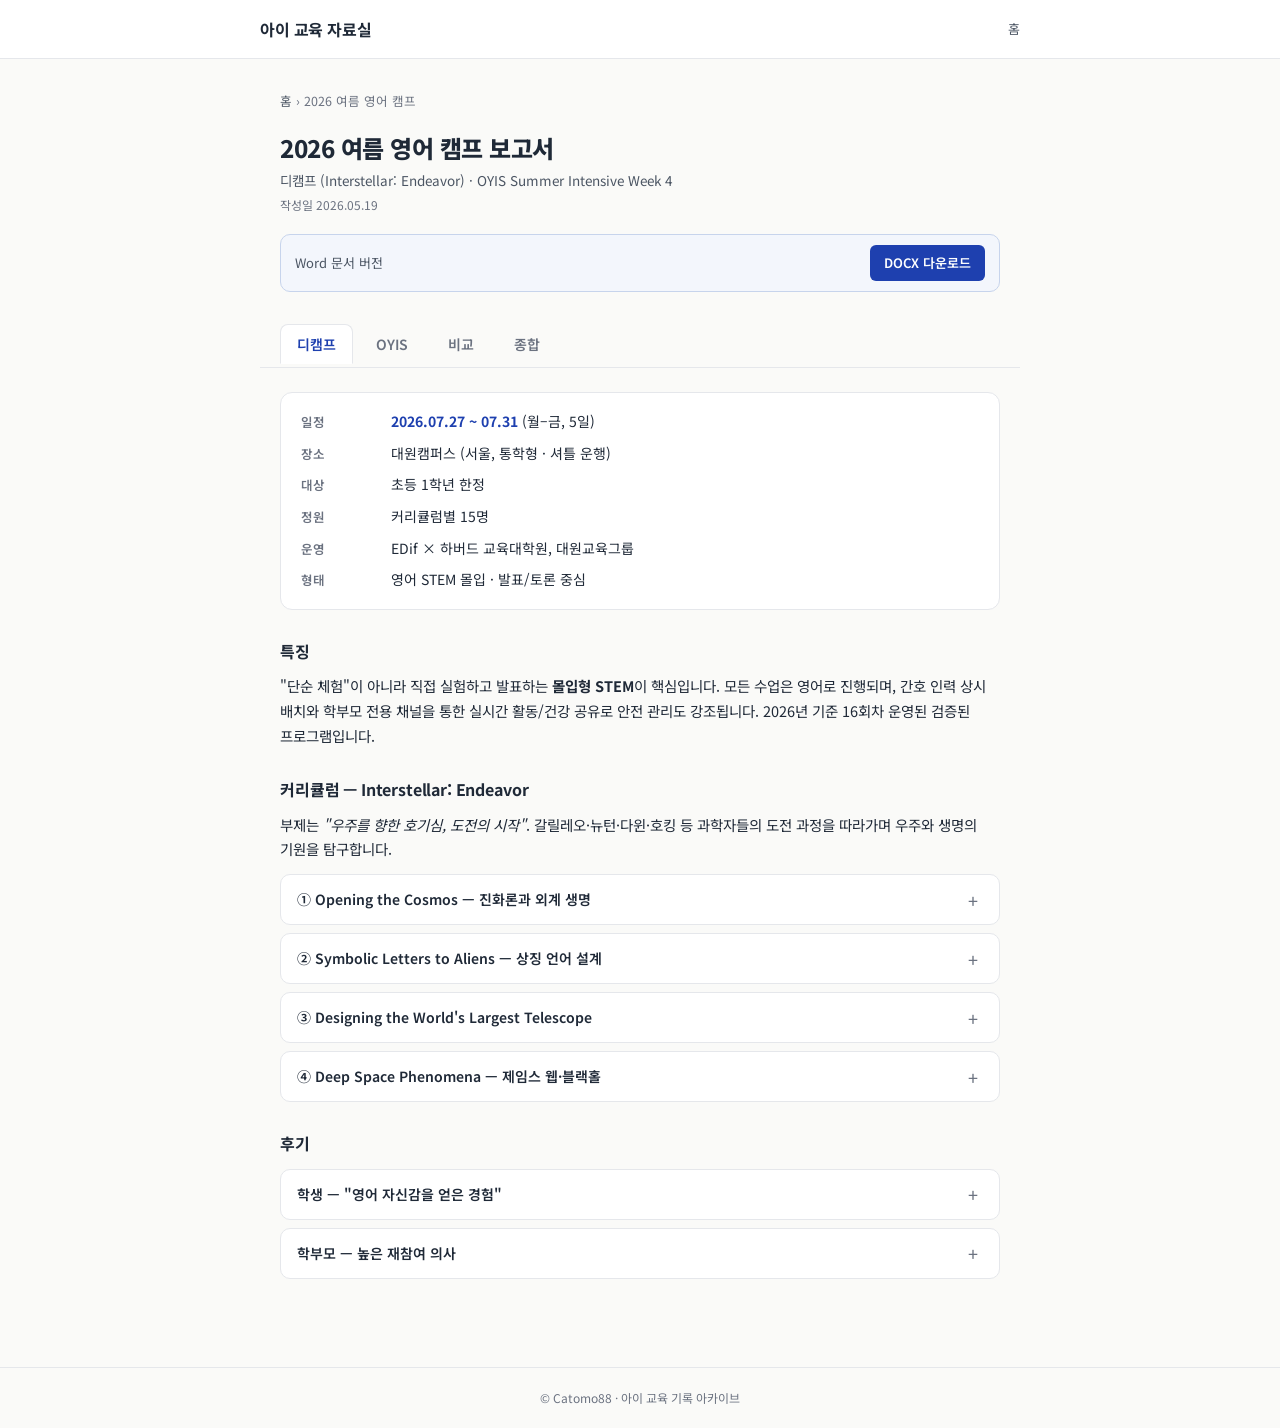
==== commit 0cb9d03c: "비교 탭을 실제 HTML table로 교체, CSS 캐시 무효화" ====
--- a/reports/2026-summer-camp/index.html
+++ b/reports/2026-summer-camp/index.html
@@ -8,7 +8,7 @@
   <link rel="preconnect" href="https://fonts.googleapis.com">
   <link rel="preconnect" href="https://fonts.gstatic.com" crossorigin>
   <link href="https://fonts.googleapis.com/css2?family=Noto+Sans+KR:wght@400;500;600;700;800&display=swap" rel="stylesheet">
-  <link rel="stylesheet" href="../../assets/style.css">
+  <link rel="stylesheet" href="../../assets/style.css?v=2">
 </head>
 <body>
 
@@ -168,57 +168,52 @@
     <section class="tab-panel" id="tab-compare">
       <p style="font-size:14px;color:var(--text-soft);margin-bottom:16px;">두 캠프의 핵심 차이를 한눈에 확인하세요.</p>
 
-      <div class="compare-list">
-        <div class="compare-row">
-          <div class="label">일정</div>
-          <div class="grid">
-            <div class="col"><div class="name">디캠프</div>07.27 ~ 07.31</div>
-            <div class="col"><div class="name">OYIS</div>08.03 ~ 08.07</div>
-          </div>
-        </div>
-        <div class="compare-row">
-          <div class="label">장소</div>
-          <div class="grid">
-            <div class="col"><div class="name">디캠프</div>대원캠퍼스 (서울, 통학)</div>
-            <div class="col"><div class="name">OYIS</div>나카츠 캠퍼스 (오사카)</div>
-          </div>
-        </div>
-        <div class="compare-row">
-          <div class="label">대상 / 반편성</div>
-          <div class="grid">
-            <div class="col"><div class="name">디캠프</div>초등 1학년 한정</div>
-            <div class="col"><div class="name">OYIS</div>영어 레벨별 반편성</div>
-          </div>
-        </div>
-        <div class="compare-row">
-          <div class="label">핵심 컨셉</div>
-          <div class="grid">
-            <div class="col"><div class="name">디캠프</div>영어 STEM · 과학적 사고</div>
-            <div class="col"><div class="name">OYIS</div>테마형 영어 몰입 · 종합 활동</div>
-          </div>
-        </div>
-        <div class="compare-row">
-          <div class="label">주요 활동</div>
-          <div class="grid">
-            <div class="col"><div class="name">디캠프</div>우주 탐구, 망원경 설계, 발표·토론</div>
-            <div class="col"><div class="name">OYIS</div>공연 프로젝트, 수영, 현장학습</div>
-          </div>
-        </div>
-        <div class="compare-row">
-          <div class="label">규모</div>
-          <div class="grid">
-            <div class="col"><div class="name">디캠프</div>15명 소수정예</div>
-            <div class="col"><div class="name">OYIS</div>레벨별 소규모 반편성</div>
-          </div>
-        </div>
-        <div class="compare-row">
-          <div class="label">후기 키워드</div>
-          <div class="grid">
-            <div class="col"><div class="name">디캠프</div>몰입 · 자신감 · 재참여</div>
-            <div class="col"><div class="name">OYIS</div>세심한 보육 · 단기 향상 · 포용</div>
-          </div>
-        </div>
-      </div>
+      <table class="compare-table">
+        <thead>
+          <tr>
+            <th>구분</th>
+            <th>디캠프</th>
+            <th>OYIS</th>
+          </tr>
+        </thead>
+        <tbody>
+          <tr>
+            <th scope="row">일정</th>
+            <td>07.27 ~ 07.31</td>
+            <td>08.03 ~ 08.07</td>
+          </tr>
+          <tr>
+            <th scope="row">장소</th>
+            <td>대원캠퍼스 (서울, 통학형)</td>
+            <td>나카츠 캠퍼스 (오사카)</td>
+          </tr>
+          <tr>
+            <th scope="row">대상</th>
+            <td>초등 1학년 한정</td>
+            <td>영어 레벨별 반편성</td>
+          </tr>
+          <tr>
+            <th scope="row">컨셉</th>
+            <td>영어 STEM · 과학적 사고</td>
+            <td>테마형 영어 몰입 · 종합 활동</td>
+          </tr>
+          <tr>
+            <th scope="row">활동</th>
+            <td>우주 탐구, 망원경 설계, 발표·토론</td>
+            <td>공연 프로젝트, 수영, 현장학습</td>
+          </tr>
+          <tr>
+            <th scope="row">규모</th>
+            <td>15명 소수정예</td>
+            <td>레벨별 소규모 반편성</td>
+          </tr>
+          <tr>
+            <th scope="row">키워드</th>
+            <td>몰입 · 자신감 · 재참여</td>
+            <td>세심한 보육 · 단기 향상 · 포용</td>
+          </tr>
+        </tbody>
+      </table>
     </section>
 
     <!-- ───── 종합 ───── -->
@@ -275,4 +270,3 @@
 
 </body>
 </html>
-                                                                                                                                                                                                                                                                                                                                                                                                                                                                                                                                                                                                                                                                                                                                                                                                                                                                                                                                                                                                                                                                                                                                                                                                                                                                                                                                                                                                                                                                                                                                                                                                                                                                                                                                                                                                                                                                                                                                                                                                                                                                                                                                                                                                                                                                              
--- a/assets/style.css
+++ b/assets/style.css
@@ -266,4 +266,150 @@
 }
 
 /* ====== Accordion (details) ====== */
-.accordion { display: grid; gap: 8px; margin: 12px +.accordion { display: grid; gap: 8px; margin: 12px 0 8px; }
+
+details {
+  border: 1px solid var(--border);
+  border-radius: 10px;
+  background: var(--surface);
+  overflow: hidden;
+  transition: border-color 0.15s;
+}
+details[open] { border-color: #c7d4ec; }
+details summary {
+  padding: 13px 16px;
+  cursor: pointer;
+  font-weight: 600;
+  font-size: 14px;
+  list-style: none;
+  display: flex;
+  justify-content: space-between;
+  align-items: center;
+  gap: 12px;
+  user-select: none;
+  color: var(--text);
+}
+details summary::-webkit-details-marker { display: none; }
+details summary::after {
+  content: "+";
+  font-size: 18px;
+  color: var(--text-muted);
+  flex-shrink: 0;
+  line-height: 1;
+  font-weight: 400;
+  width: 20px;
+  text-align: center;
+}
+details[open] summary::after { content: "−"; color: var(--accent); }
+details .body {
+  padding: 0 16px 14px;
+  font-size: 13.5px;
+  color: var(--text-soft);
+  line-height: 1.7;
+}
+details .body p { font-size: 13.5px; margin: 0 0 10px; color: var(--text-soft); }
+details .body p:last-child { margin-bottom: 0; }
+details .body strong { color: var(--text); }
+
+/* ====== Day schedule (timeline) ====== */
+.timeline { margin: 4px 0 8px; border-left: 2px solid var(--border); padding-left: 14px; }
+.timeline-item {
+  position: relative;
+  padding-bottom: 12px;
+  font-size: 13px;
+  line-height: 1.6;
+}
+.timeline-item:last-child { padding-bottom: 0; }
+.timeline-item::before {
+  content: "";
+  position: absolute;
+  left: -19px;
+  top: 6px;
+  width: 8px;
+  height: 8px;
+  border-radius: 50%;
+  background: var(--accent);
+}
+.timeline-time {
+  font-weight: 700;
+  color: var(--accent);
+  font-size: 12.5px;
+  font-variant-numeric: tabular-nums;
+}
+.timeline-text { color: var(--text); margin-left: 8px; }
+
+/* ====== Comparison table ====== */
+.compare-table {
+  width: 100%;
+  border-collapse: separate;
+  border-spacing: 0;
+  background: var(--surface);
+  border: 1px solid var(--border);
+  border-radius: 12px;
+  overflow: hidden;
+  margin: 8px 0;
+  font-size: 13.5px;
+  table-layout: fixed;
+}
+.compare-table thead th {
+  background: #1e3a8a;
+  color: #fff;
+  padding: 12px 10px;
+  font-size: 13px;
+  font-weight: 700;
+  text-align: left;
+  letter-spacing: -0.005em;
+}
+.compare-table thead th:first-child { width: 70px; text-align: center; font-size: 12px; }
+.compare-table tbody td {
+  padding: 12px 12px;
+  border-top: 1px solid var(--border);
+  vertical-align: top;
+  line-height: 1.55;
+}
+.compare-table tbody tr:first-child td { border-top: none; }
+.compare-table tbody tr:nth-child(even) td { background: #fafbfc; }
+.compare-table tbody th {
+  padding: 12px 8px;
+  border-top: 1px solid var(--border);
+  background: #f3f4f6;
+  font-size: 11.5px;
+  font-weight: 700;
+  color: var(--text-muted);
+  text-align: center;
+  letter-spacing: 0.04em;
+  vertical-align: middle;
+  width: 70px;
+  word-break: keep-all;
+}
+.compare-table tbody tr:first-child th { border-top: none; }
+.compare-table tbody tr:nth-child(even) th { background: #eef0f3; }
+
+/* ====== Source list ====== */
+.sources {
+  margin-top: 32px;
+  padding: 16px 18px;
+  background: var(--surface);
+  border: 1px solid var(--border);
+  border-radius: var(--radius);
+  font-size: 13px;
+}
+.sources h2 { margin: 0 0 10px !important; font-size: 13px !important; color: var(--text-muted); font-weight: 700; letter-spacing: 0.08em; text-transform: uppercase; }
+.sources ul { padding-left: 18px; margin: 0; }
+.sources li { margin-bottom: 4px; line-height: 1.5; }
+.sources a { word-break: break-all; font-size: 13px; }
+
+/* ====== Mobile (< 480px tweaks) ====== */
+@media (max-width: 480px) {
+  main { padding: 24px 16px 64px; }
+  .site-header { padding: 14px 16px; }
+  article.report h1 { font-size: 21px; }
+  .info-card dl { grid-template-columns: 64px 1fr; gap: 8px 12px; font-size: 13.5px; }
+  .info-card dt { font-size: 12px; }
+  .tabs { margin: 0 -16px 20px; padding: 4px 16px; }
+  .tab-button { padding: 8px 12px; font-size: 13.5px; }
+  .compare-table { font-size: 12.5px; }
+  .compare-table thead th, .compare-table tbody td { padding: 10px 8px; }
+  .compare-table tbody th { font-size: 10.5px; padding: 10px 4px; width: 56px; }
+  .compare-table thead th:first-child { width: 56px; }
+}
